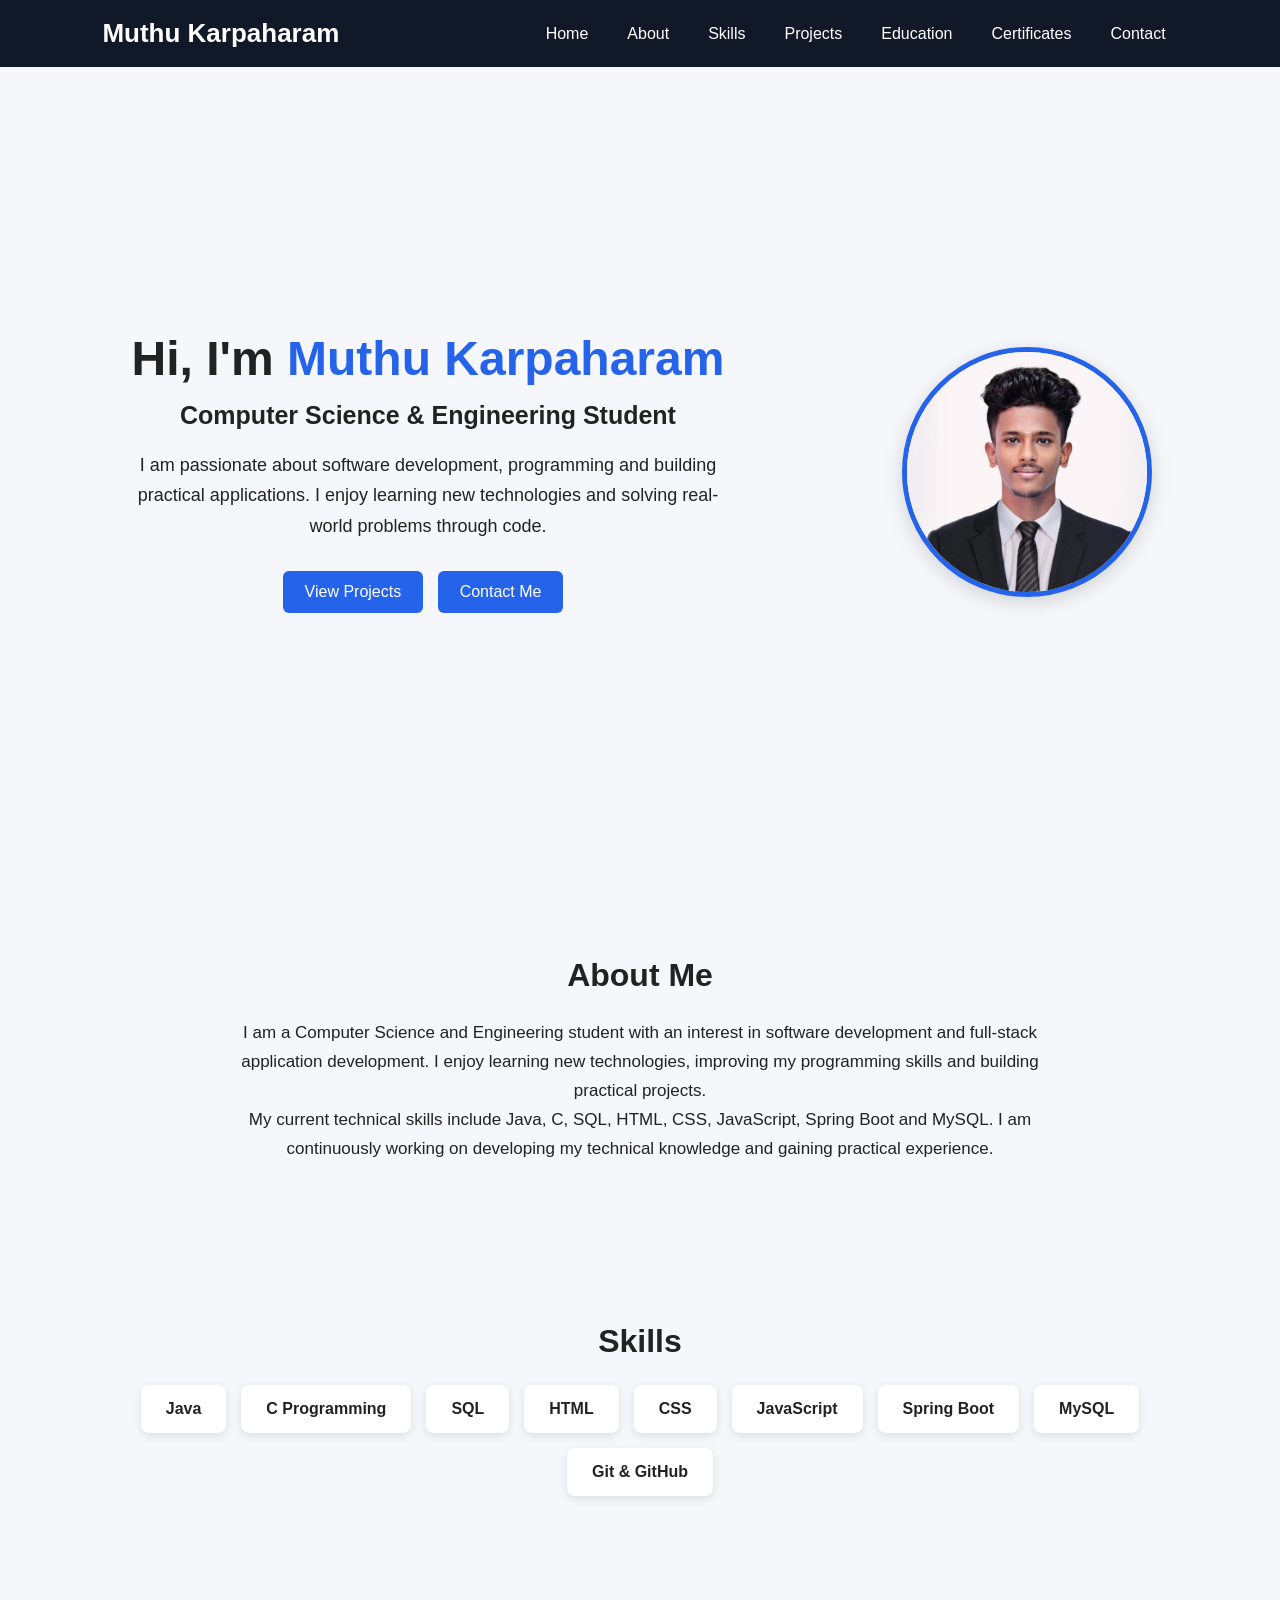
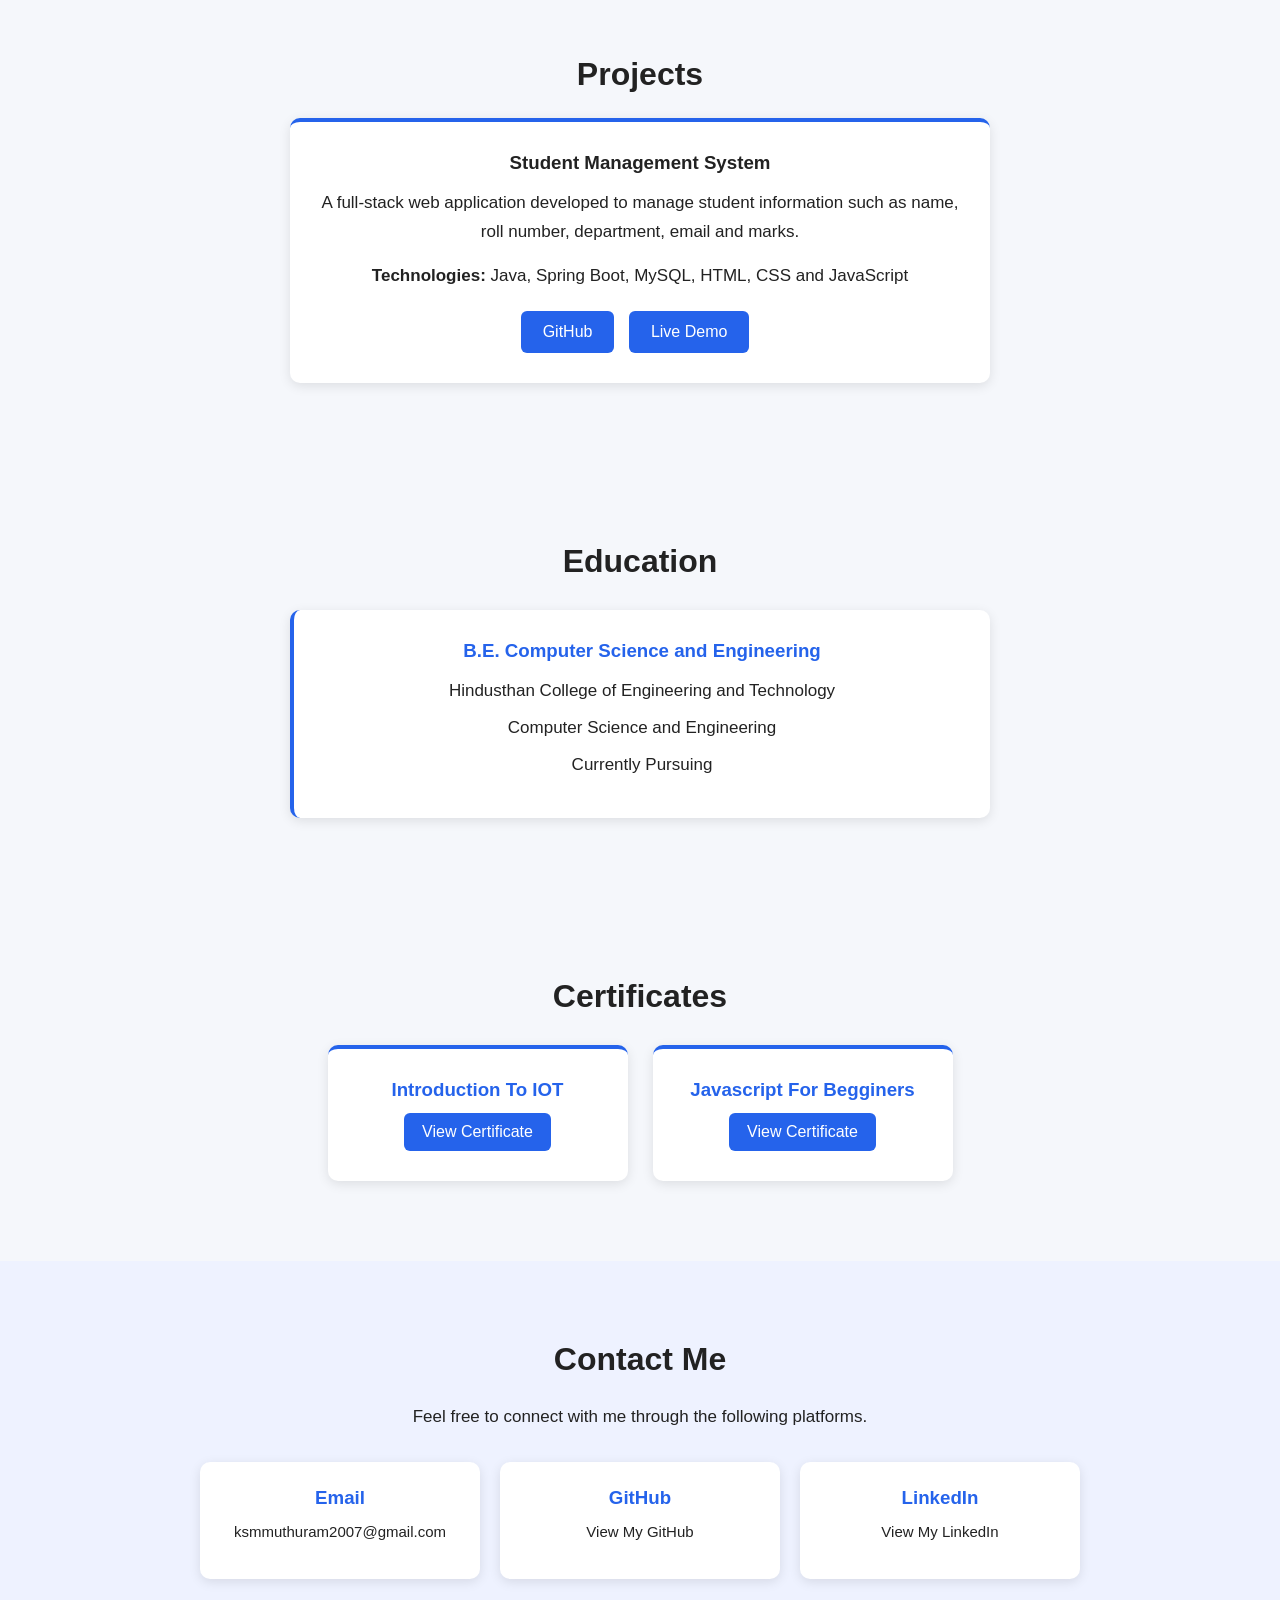
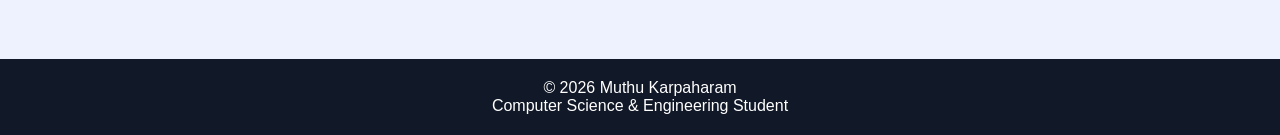
==== index.html @ 527ab533 "Add portfolio website" ====
<!DOCTYPE html>
<html lang="en">
<head>
    <meta charset="UTF-8">
    <meta name="viewport" content="width=device-width, initial-scale=1.0">
    <title>Muthu Karpaharam | Portfolio</title>
    <link rel="stylesheet" href="./style.css">
</head>

<body>

    <header>
        <nav>
            <h2>Muthu Karpaharam</h2>

            <ul>
                <li><a href="#home">Home</a></li>
                <li><a href="#about">About</a></li>
                <li><a href="#skills">Skills</a></li>
                <li><a href="#projects">Projects</a></li>
                <li><a href="#education">Education</a></li>
                <li><a href="#certificates">Certificates</a></li>
                <li><a href="#contact">Contact</a></li>
            </ul>
        </nav>
    </header>

    <section id="home" class="home">

        <div class="home-text">

            <h1>
                Hi, I'm <span>Muthu Karpaharam</span>
            </h1>

            <h2>
                Computer Science & Engineering Student
            </h2>

            <p>
                I am passionate about software development, programming
                and building practical applications. I enjoy learning
                new technologies and solving real-world problems through code.
            </p>

            <div class="buttons">
                <a href="#projects">View Projects</a>
                <a href="#contact">Contact Me</a>
            </div>

        </div>

        <div class="home-image">
            <img src="images/profile.jpeg" alt="Muthu Karpaharam">
        </div>

    </section>

    <section id="about">

    <h2>About Me</h2>

    <p>
        I am a Computer Science and Engineering student with an interest
        in software development and full-stack application development.
        I enjoy learning new technologies, improving my programming skills
        and building practical projects.
    </p>

    <p>
        My current technical skills include Java, C, SQL, HTML, CSS,
        JavaScript, Spring Boot and MySQL. I am continuously working on
        developing my technical knowledge and gaining practical experience.
    </p>

</section>
    <section id="skills">

        <h2>Skills</h2>

        <div class="skills-container">
    <div>Java</div>
    <div>C Programming</div>
    <div>SQL</div>
    <div>HTML</div>
    <div>CSS</div>
    <div>JavaScript</div>
    <div>Spring Boot</div>
    <div>MySQL</div>
    <div>Git & GitHub</div>
</div>
    </section>

    <section id="projects">

    <h2>Projects</h2>

    <div class="project-container">

        <div class="project-card">

            <h3>Student Management System</h3>

            <p>
                A full-stack web application developed to manage student
                information such as name, roll number, department, email
                and marks.
            </p>

            <p>
                <strong>Technologies:</strong>
                Java, Spring Boot, MySQL, HTML, CSS and JavaScript
            </p>

            <div class="buttons">

                <a href="https://github.com/muthuram1819-png/student-management-system.git"
                   target="_blank">
                    GitHub
                </a>

                <a href="https://student-management-production-7352.up.railway.app"
                   target="_blank">
                    Live Demo
                </a>

            </div>

        </div>

    </div>

</section>

    <section id="education">

    <h2>Education</h2>

    <div class="education-card">

        <h3>B.E. Computer Science and Engineering</h3>

        <p>
            Hindusthan College of Engineering and Technology
        </p>

        <p>
            Computer Science and Engineering
        </p>

        <p>
            Currently Pursuing
        </p>

    </div>

</section>
    <section id="certificates">

    <h2>Certificates</h2>

    <div class="certificate-container">

        <div class="certificate-card">
            <h3>Introduction To IOT</h3>
            <a href="images/certificate1.jpeg" target="_blank">
                View Certificate
            </a>
        </div>

        <div class="certificate-card">
            <h3>Javascript For Begginers</h3>
            <a href="images/certificate2.jpeg" target="_blank">
                View Certificate
            </a>
        </div>

    </div>

</section>

    <section id="contact">

    <h2>Contact Me</h2>

    <p>Feel free to connect with me through the following platforms.</p>

    <div class="contact-container">

        <a href="mailto:ksmmuthuram2007@gmail.com" class="contact-card">
            <h3>Email</h3>
            <p>ksmmuthuram2007@gmail.com</p>
        </a>

        <a href="https://github.com/muthuram1819-png"
           target="_blank"
           class="contact-card">
            <h3>GitHub</h3>
            <p>View My GitHub</p>
        </a>

        <a href="https://www.linkedin.com/in/muthu-karpaharam-a-031a71425"
           target="_blank"
           class="contact-card">
            <h3>LinkedIn</h3>
            <p>View My LinkedIn</p>
        </a>

    </div>

</section>
    <footer>

    <p>© 2026 Muthu Karpaharam</p>

    <p>Computer Science & Engineering Student</p>

</footer>

    <script src="script.js"></script>

</body>
</html>
---- style.css ----
* {
    margin: 0;
    padding: 0;
    box-sizing: border-box;
    scroll-behavior: smooth;
}

body {
    font-family: Arial, sans-serif;
    background: #f5f7fb;
    color: #222;
}

header {
    background: #111827;
    padding: 18px 8%;
    position: sticky;
    top: 0;
    z-index: 1000;
}

nav {
    display: flex;
    justify-content: space-between;
    align-items: center;
}

nav h2 {
    color: white;
    font-size: 26px;
}

nav ul {
    display: flex;
    list-style: none;
    gap: 15px;
}

nav ul li a {
    color: white;
    text-decoration: none;
    font-size: 16px;
    padding: 8px 12px;
    border-radius: 6px;
    transition: 0.3s ease;
}

nav ul li a:hover {
    color: #60a5fa;
    background: rgba(96, 165, 250, 0.15);
}

nav ul li a.active {
    color: white;
    background: #2563eb;
}

.home {
    min-height: 90vh;
    display: flex;
    justify-content: space-between;
    align-items: center;
    padding: 60px 10%;
}

.home-text {
    max-width: 600px;
}

.home-text h1 {
    font-size: 48px;
    margin-bottom: 15px;
}

.home-text h1 span {
    color: #2563eb;
}

.home-text h2 {
    font-size: 25px;
    margin-bottom: 20px;
}

.home-text p {
    font-size: 18px;
    line-height: 1.7;
    margin-bottom: 30px;
}

.buttons a {
    display: inline-block;
    padding: 12px 22px;
    margin-right: 10px;
    background: #2563eb;
    color: white;
    text-decoration: none;
    border-radius: 6px;
    transition: 0.3s ease;
}

.buttons a:hover {
    background: #1d4ed8;
    transform: translateY(-2px);
}

.home-image {
    display: flex;
    justify-content: center;
    align-items: center;
}

.home-image img {
    width: 250px;
    height: 250px;
    object-fit: cover;
    border-radius: 50%;
    border: 5px solid #2563eb;
    box-shadow: 0 5px 20px rgba(0, 0, 0, 0.15);
}

section {
    padding: 80px 10%;
    text-align: center;
}

section h2 {
    font-size: 32px;
    margin-bottom: 25px;
}

section p {
    max-width: 800px;
    margin: auto;
    line-height: 1.7;
    font-size: 17px;
}

.skills-container {
    display: flex;
    justify-content: center;
    flex-wrap: wrap;
    gap: 15px;
}

.skills-container div {
    background: white;
    padding: 15px 25px;
    border-radius: 8px;
    box-shadow: 0 3px 10px rgba(0, 0, 0, 0.1);
    font-weight: bold;
    transition: 0.3s ease;
}

.skills-container div:hover {
    transform: translateY(-5px);
}

.project-card,
.education-card {
    background: white;
    max-width: 700px;
    margin: auto;
    padding: 30px;
    border-radius: 10px;
    box-shadow: 0 3px 12px rgba(0, 0, 0, 0.1);
}

.project-card h3,
.education-card h3 {
    margin-bottom: 15px;
}

.project-card {
    transition: 0.3s;
    border-top: 4px solid #2563eb;
}

.project-card:hover {
    transform: translateY(-8px);
}

.project-card p {
    margin-bottom: 15px;
}

.project-card .buttons {
    margin-top: 20px;
}

.education-card {
    background: white;
    max-width: 700px;
    margin: 30px auto 0;
    padding: 30px;
    border-radius: 10px;
    border-left: 4px solid #2563eb;
    box-shadow: 0 3px 12px rgba(0, 0, 0, 0.1);
    transition: 0.3s ease;
}

.education-card:hover {
    transform: translateY(-6px);
    box-shadow: 0 8px 20px rgba(0, 0, 0, 0.15);
}

.education-card h3 {
    color: #2563eb;
    margin-bottom: 15px;
}

.education-card p {
    margin-bottom: 8px;
}

#certificates {
    background: #f5f7fb;
}

.certificate-container {
    display: flex;
    justify-content: center;
    flex-wrap: wrap;
    gap: 25px;
    margin-top: 30px;
}

.certificate-card {
    background: white;
    width: 300px;
    padding: 30px;
    border-radius: 10px;
    border-top: 4px solid #2563eb;
    box-shadow: 0 3px 12px rgba(0, 0, 0, 0.1);
    transition: 0.3s ease;
}

.certificate-card:hover {
    transform: translateY(-7px);
    box-shadow: 0 8px 20px rgba(0, 0, 0, 0.15);
}

.certificate-card h3 {
    color: #2563eb;
    margin-bottom: 12px;
}

.certificate-card p {
    font-size: 15px;
    margin-bottom: 20px;
}

.certificate-card a {
    display: inline-block;
    padding: 10px 18px;
    background: #2563eb;
    color: white;
    text-decoration: none;
    border-radius: 6px;
    transition: 0.3s ease;
}

.certificate-card a:hover {
    background: #1d4ed8;
    transform: translateY(-2px);
}
#contact {
    background: #eef2ff;
}

#contact p {
    margin-bottom: 10px;
}

.contact-container {
    display: flex;
    justify-content: center;
    flex-wrap: wrap;
    gap: 20px;
    margin-top: 30px;
}

.contact-card {
    background: white;
    width: 280px;
    padding: 25px;
    border-radius: 10px;
    text-decoration: none;
    color: #222;
    box-shadow: 0 3px 12px rgba(0, 0, 0, 0.1);
    transition: 0.3s;
}

.contact-card h3 {
    color: #2563eb;
    margin-bottom: 10px;
}

.contact-card p {
    font-size: 15px;
}

.contact-card:hover {
    transform: translateY(-6px);
}

footer {
    background: #111827;
    color: white;
    text-align: center;
    padding: 20px;
}

@media (max-width: 768px) {

    header {
        padding: 15px 5%;
    }

    nav {
        flex-direction: column;
        gap: 15px;
    }

    nav h2 {
        font-size: 22px;
        text-align: center;
    }

    nav ul {
        display: flex;
        flex-wrap: wrap;
        justify-content: center;
        gap: 6px;
    }

    nav ul li a {
        font-size: 14px;
        padding: 7px 9px;
    }

    .home {
        min-height: auto;
        flex-direction: column-reverse;
        text-align: center;
        gap: 35px;
        padding: 60px 6%;
    }

    .home-text {
        max-width: 100%;
    }

    .home-text h1 {
        font-size: 34px;
        line-height: 1.3;
    }

    .home-text h2 {
        font-size: 21px;
        line-height: 1.4;
    }

    .home-text p {
        font-size: 16px;
        line-height: 1.6;
    }

    .home-image img {
        width: 190px;
        height: 190px;
    }

    .buttons {
        display: flex;
        flex-wrap: wrap;
        justify-content: center;
        gap: 10px;
    }

    .buttons a {
        margin-right: 0;
        padding: 10px 16px;
        font-size: 14px;
    }

    section {
        padding: 60px 6%;
    }

    section h2 {
        font-size: 28px;
    }

    section p {
        font-size: 16px;
    }

    .skills-container {
    display: flex;
    justify-content: center;
    flex-wrap: wrap;
    gap: 15px;
    margin-top: 25px;
}

.skills-container div {
    background: white;
    padding: 15px 25px;
    border-radius: 8px;
    box-shadow: 0 3px 10px rgba(0, 0, 0, 0.1);
    font-weight: bold;
    transition: 0.3s ease;
    border-bottom: 3px solid #2563eb;
}

.skills-container div:hover {
    transform: translateY(-5px);
    box-shadow: 0 6px 15px rgba(0, 0, 0, 0.15);
}

   .project-container {
    display: flex;
    justify-content: center;
    flex-wrap: wrap;
    gap: 25px;
    margin-top: 30px;
}

.project-card {
    background: white;
    width: 100%;
    max-width: 700px;
    padding: 30px;
    border-radius: 10px;
    border-top: 4px solid #2563eb;
    box-shadow: 0 3px 12px rgba(0, 0, 0, 0.1);
    transition: 0.3s ease;
}

.project-card:hover {
    transform: translateY(-8px);
    box-shadow: 0 8px 20px rgba(0, 0, 0, 0.15);
}

.project-card h3 {
    margin-bottom: 15px;
    color: #2563eb;
}

.project-card p {
    margin-bottom: 15px;
}

    .certificate-container {
        flex-direction: column;
        align-items: center;
    }

    .certificate-card {
        width: 100%;
        max-width: 350px;
    }

    .contact-container {
        flex-direction: column;
        align-items: center;
    }

    .contact-card {
        width: 100%;
        max-width: 350px;
    }

    footer {
    background: #111827;
    color: white;
    text-align: center;
    padding: 25px 10px;
}

footer p {
    margin: 5px 0;
    font-size: 14px;
}
    .certificate-container {
    flex-direction: column;
    align-items: center;
}

.certificate-card {
    width: 100%;
    max-width: 350px;
}
}

section {
    animation: fadeUp 0.8s ease;
}

@keyframes fadeUp {
    from {
        opacity: 0;
        transform: translateY(25px);
    }

    to {
        opacity: 1;
        transform: translateY(0);
    }
}
section {
    scroll-margin-top: 90px;
}

@media (max-width: 768px) {
    section {
        scroll-margin-top: 140px;
    }
}
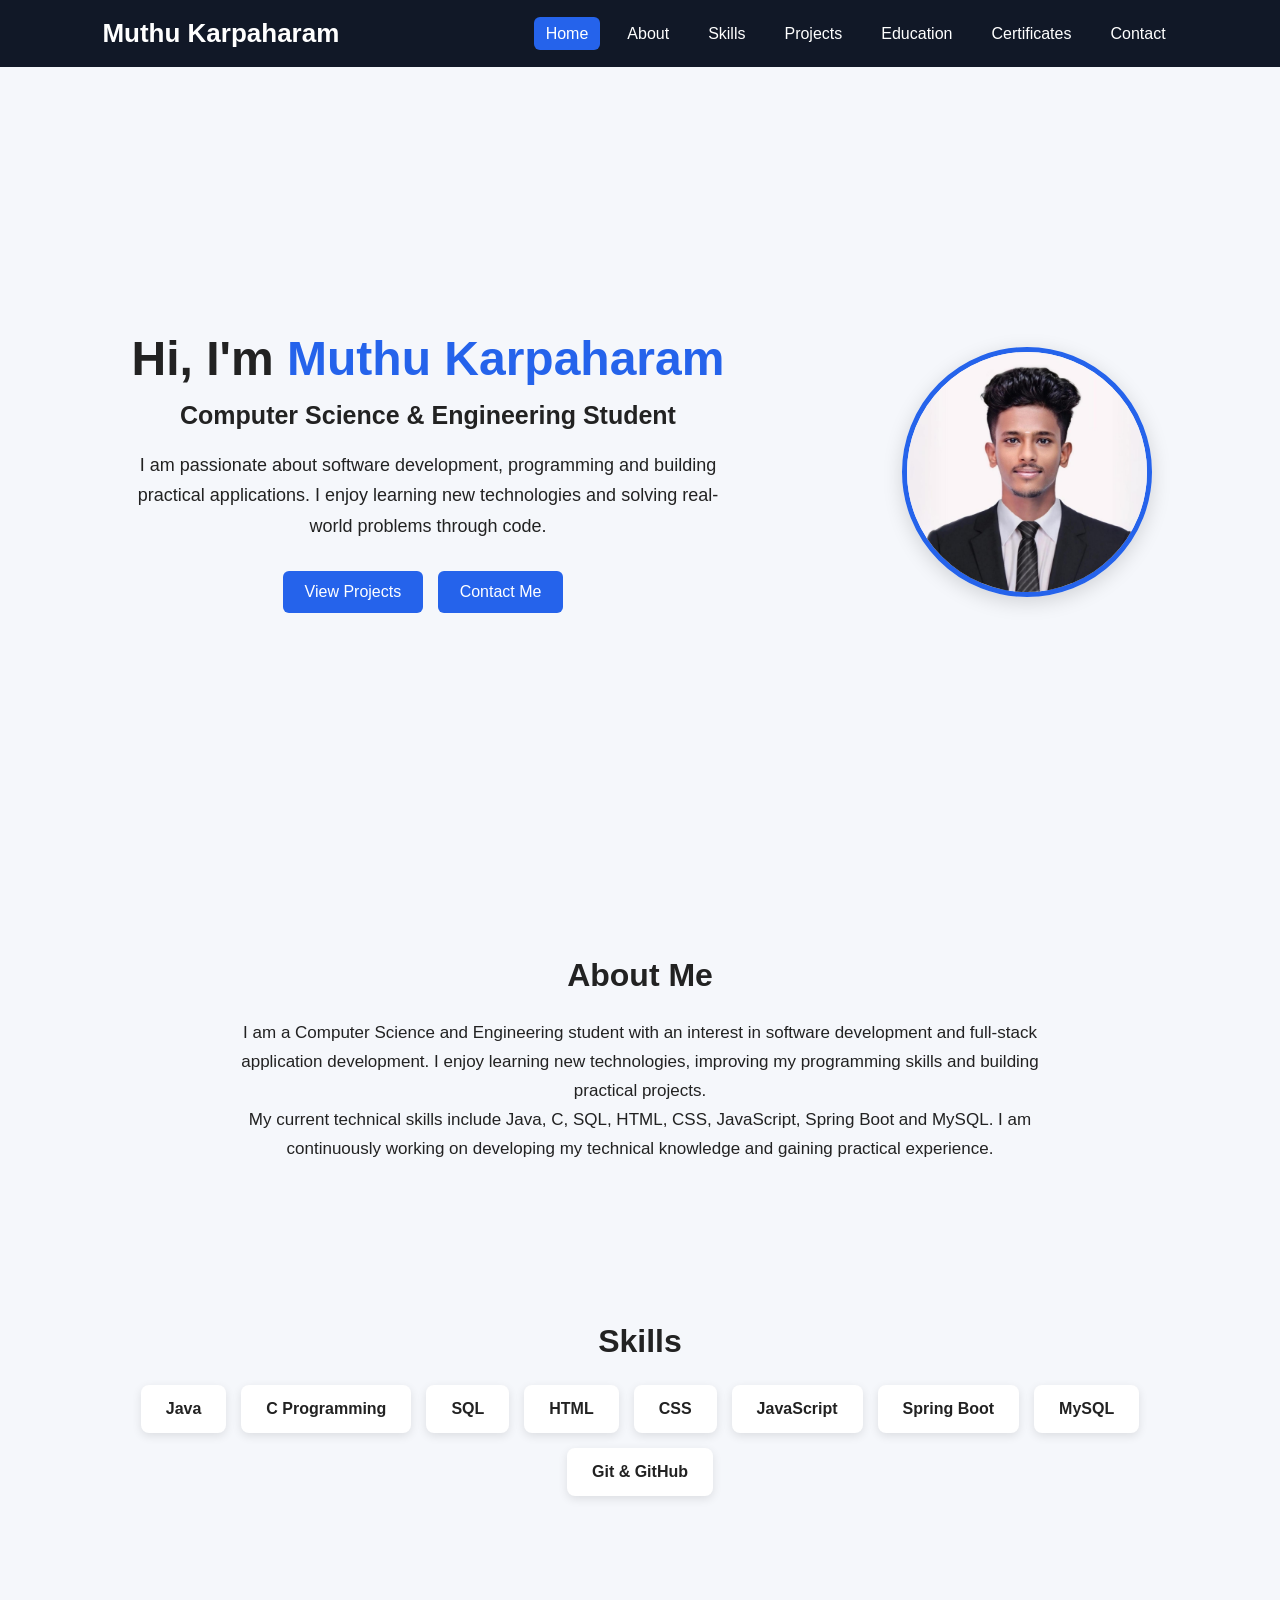
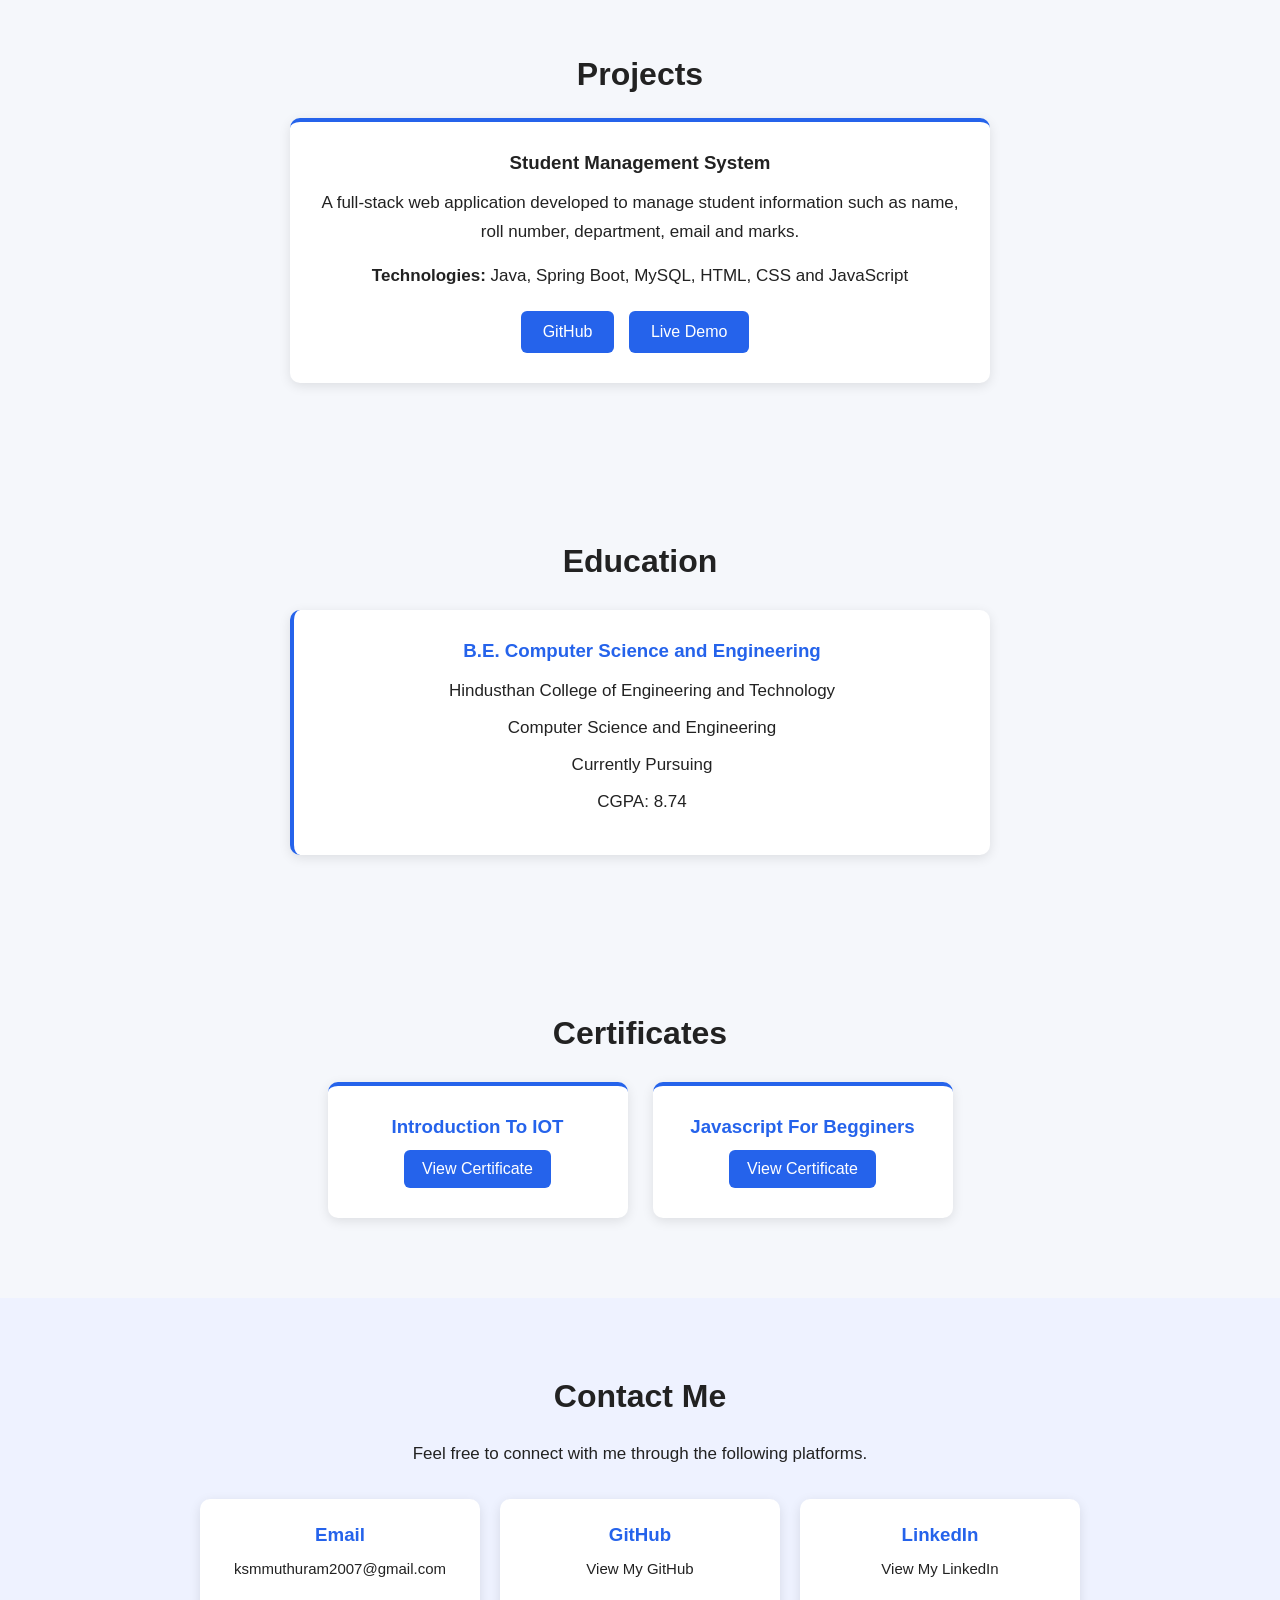
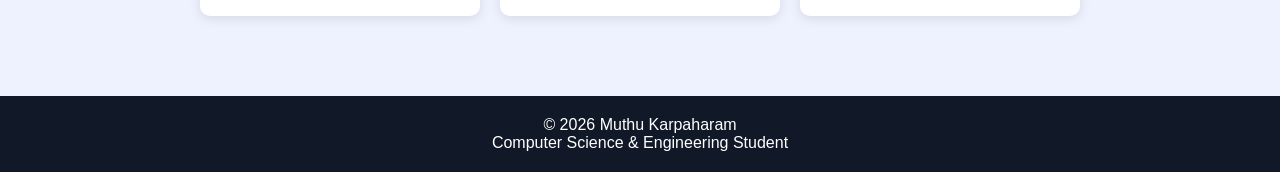
==== commit 93fa664b: "add cgpa" ====
--- a/index.html
+++ b/index.html
@@ -151,6 +151,9 @@
         <p>
             Currently Pursuing
         </p>
+        <p>
+    CGPA: 8.74
+</p>
 
     </div>
 
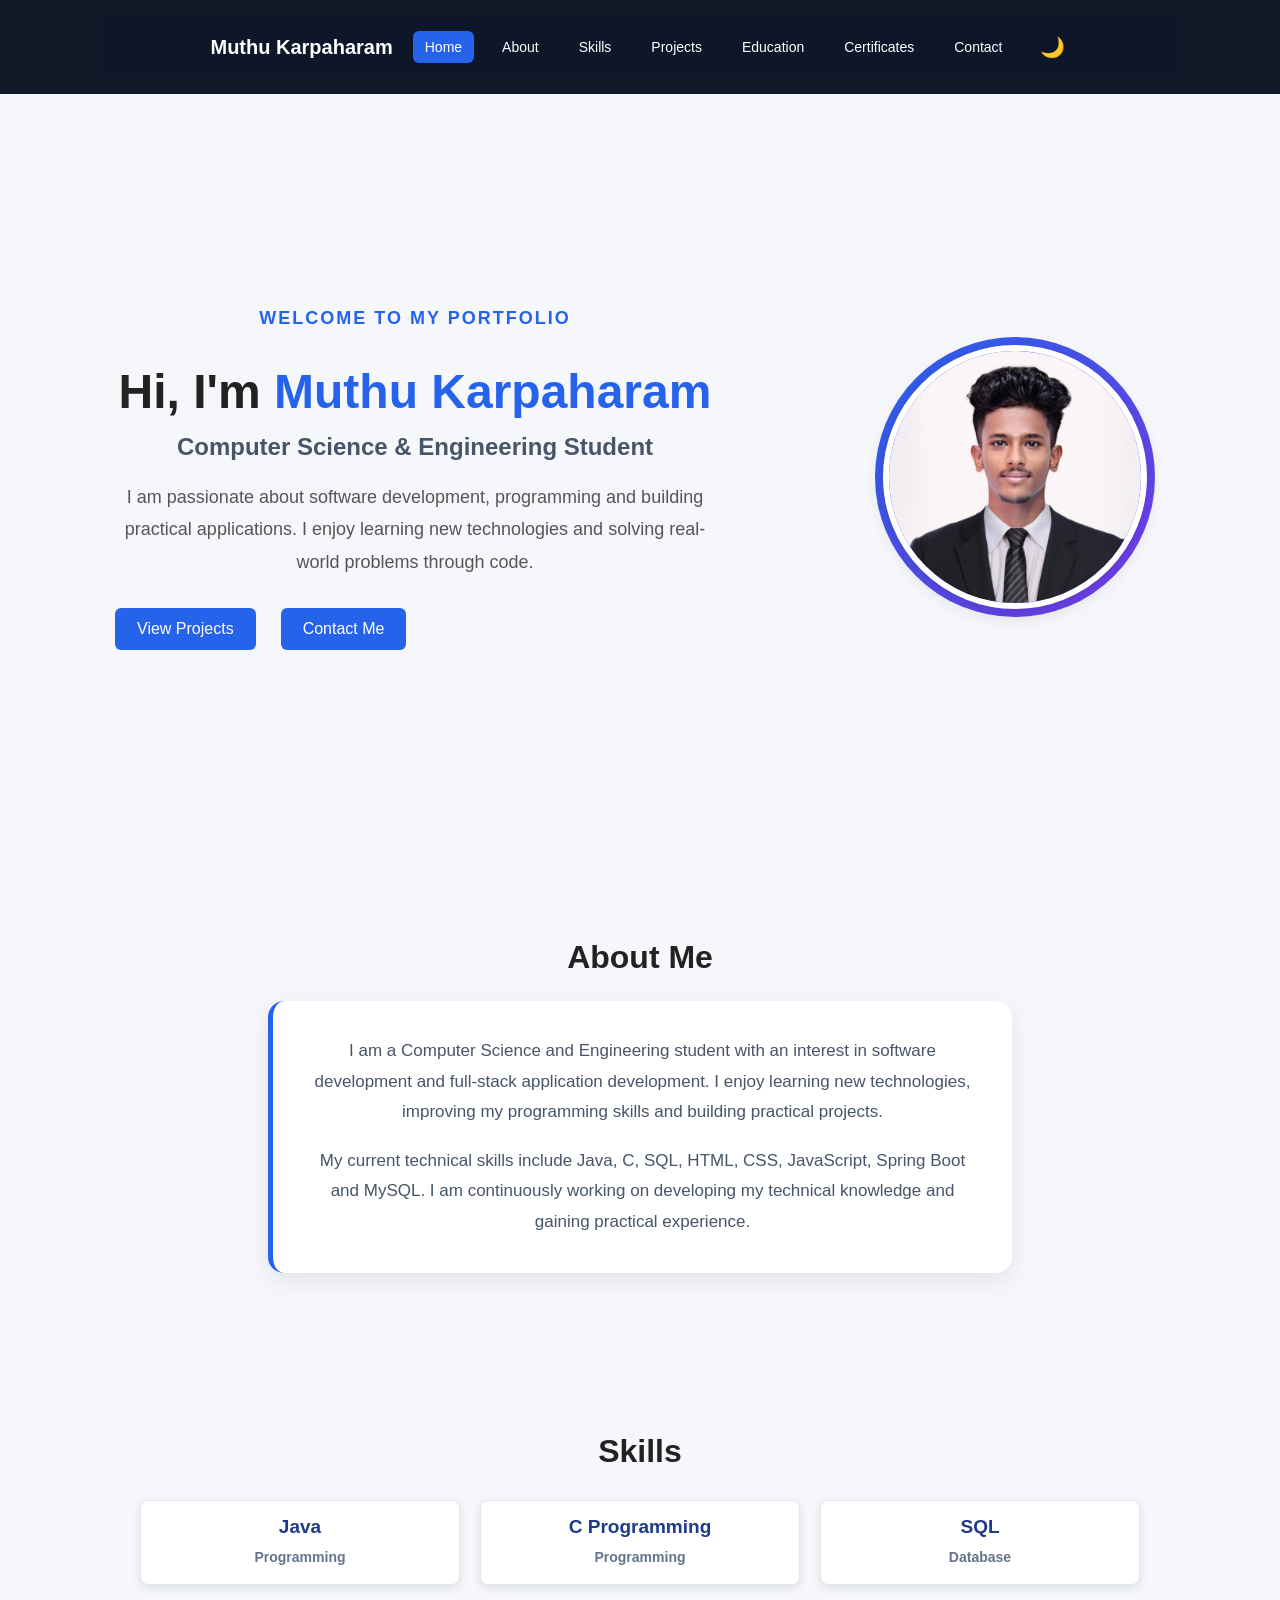
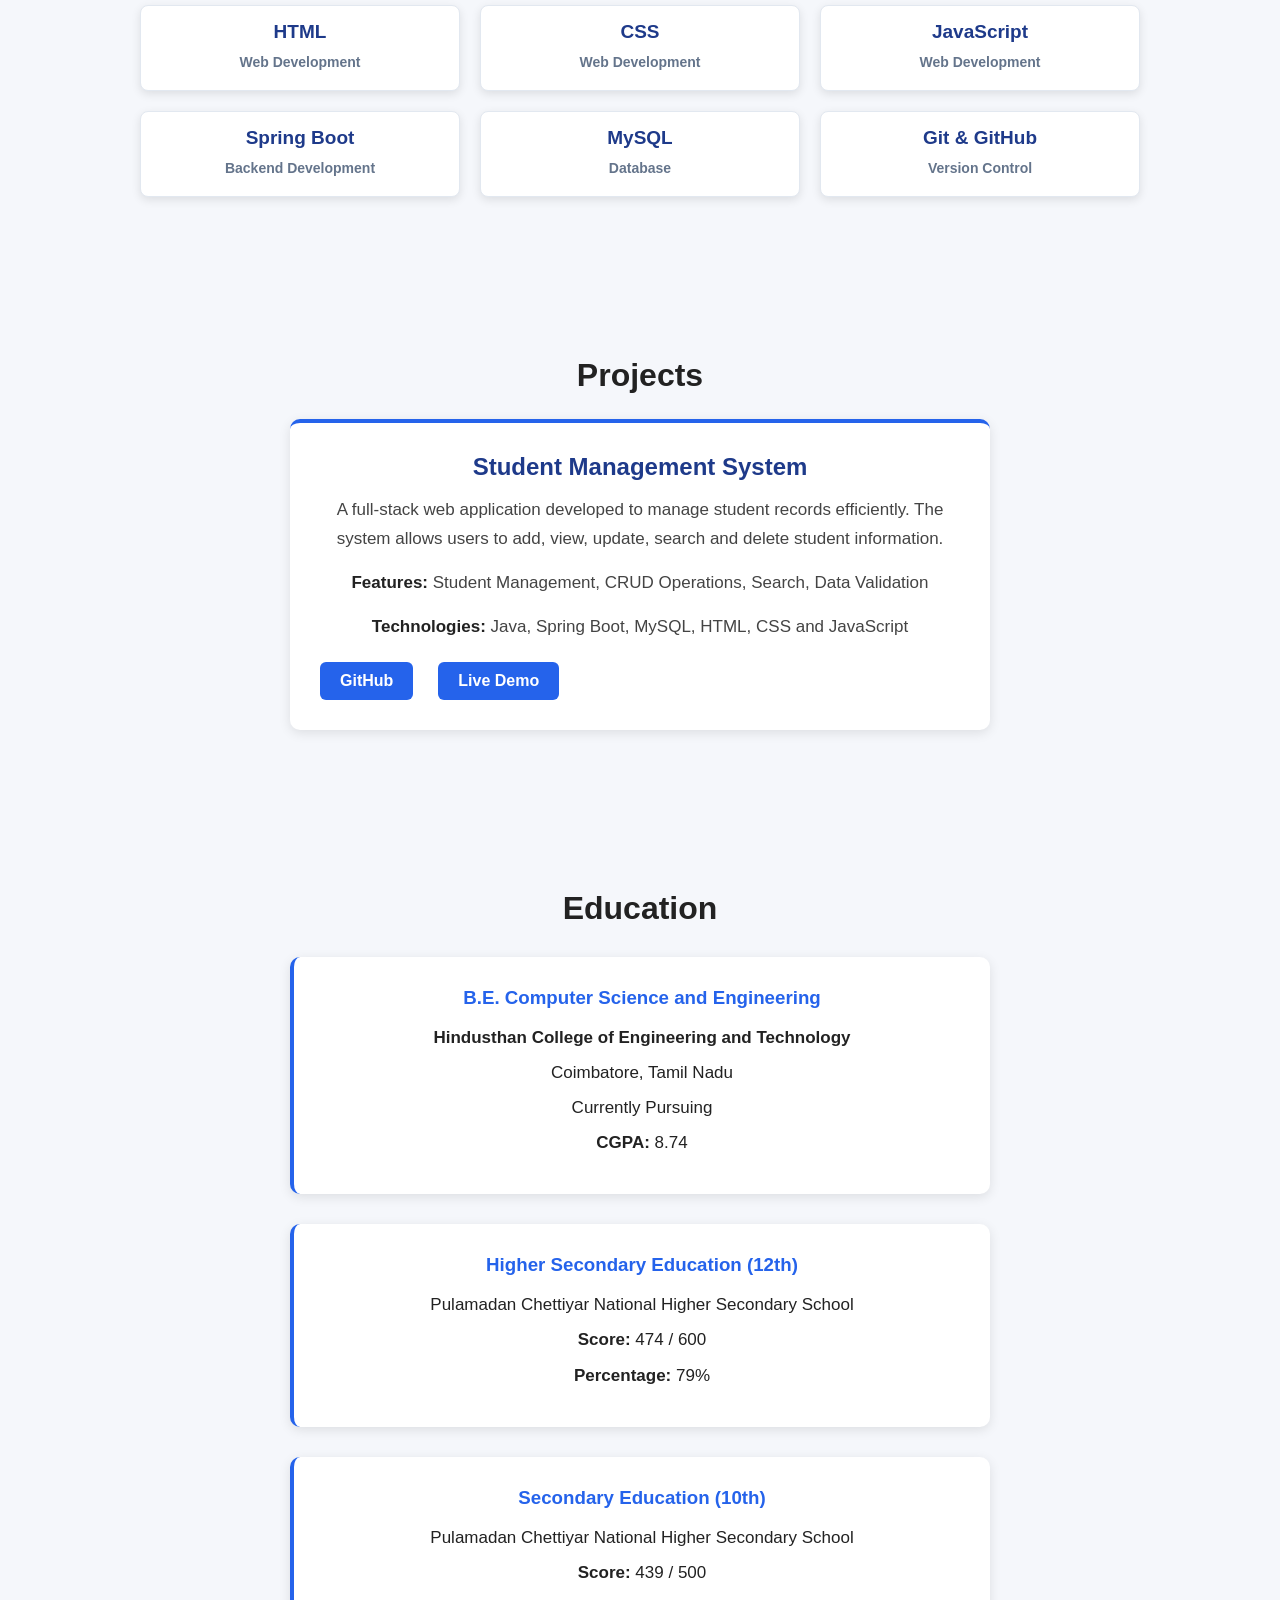
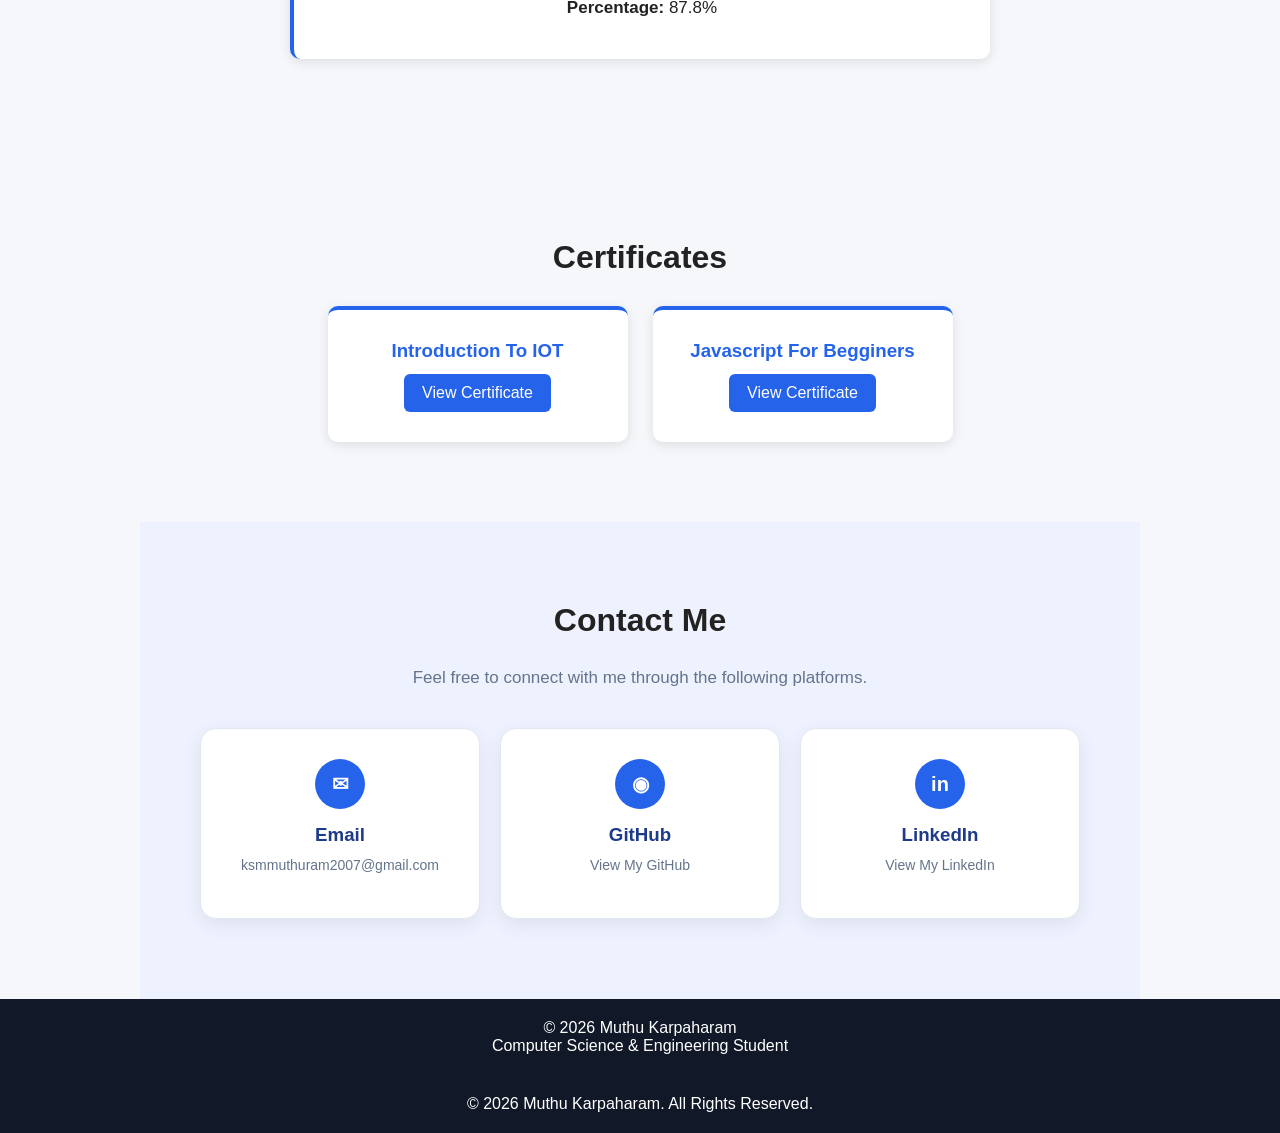
==== commit 55bd7ae6: "Upgrade portfolio interface and dark mode" ====
--- a/index.html
+++ b/index.html
@@ -11,86 +11,140 @@
 
     <header>
         <nav>
-            <h2>Muthu Karpaharam</h2>
-
-            <ul>
-                <li><a href="#home">Home</a></li>
-                <li><a href="#about">About</a></li>
-                <li><a href="#skills">Skills</a></li>
-                <li><a href="#projects">Projects</a></li>
-                <li><a href="#education">Education</a></li>
-                <li><a href="#certificates">Certificates</a></li>
-                <li><a href="#contact">Contact</a></li>
-            </ul>
-        </nav>
+
+    <div class="nav-container">
+
+        <h2 class="logo">Muthu Karpaharam</h2>
+
+        <ul class="nav-links">
+            <li><a href="#home">Home</a></li>
+            <li><a href="#about">About</a></li>
+            <li><a href="#skills">Skills</a></li>
+            <li><a href="#projects">Projects</a></li>
+            <li><a href="#education">Education</a></li>
+            <li><a href="#certificates">Certificates</a></li>
+            <li><a href="#contact">Contact</a></li>
+        </ul>
+        <button id="theme-toggle" class="theme-toggle">🌙</button>
+
+    </div>
+
+</nav>
     </header>
 
     <section id="home" class="home">
 
-        <div class="home-text">
-
-            <h1>
-                Hi, I'm <span>Muthu Karpaharam</span>
-            </h1>
-
-            <h2>
-                Computer Science & Engineering Student
-            </h2>
-
-            <p>
-                I am passionate about software development, programming
-                and building practical applications. I enjoy learning
-                new technologies and solving real-world problems through code.
-            </p>
-
-            <div class="buttons">
-                <a href="#projects">View Projects</a>
-                <a href="#contact">Contact Me</a>
-            </div>
-
-        </div>
-
-        <div class="home-image">
+    <div class="home-text">
+
+        <p class="welcome">WELCOME TO MY PORTFOLIO</p>
+
+        <h1>
+            Hi, I'm <span>Muthu Karpaharam</span>
+        </h1>
+
+        <h2>
+            Computer Science & Engineering Student
+        </h2>
+
+        <p class="intro">
+            I am passionate about software development, programming
+            and building practical applications. I enjoy learning
+            new technologies and solving real-world problems through code.
+        </p>
+
+        <div class="buttons">
+            <a href="#projects">View Projects</a>
+            <a href="#contact">Contact Me</a>
+        </div>
+
+    </div>
+
+    <div class="home-image">
+
+        <div class="image-frame">
             <img src="images/profile.jpeg" alt="Muthu Karpaharam">
         </div>
 
-    </section>
+    </div>
+
+</section>
 
     <section id="about">
 
     <h2>About Me</h2>
 
-    <p>
-        I am a Computer Science and Engineering student with an interest
-        in software development and full-stack application development.
-        I enjoy learning new technologies, improving my programming skills
-        and building practical projects.
-    </p>
-
-    <p>
-        My current technical skills include Java, C, SQL, HTML, CSS,
-        JavaScript, Spring Boot and MySQL. I am continuously working on
-        developing my technical knowledge and gaining practical experience.
-    </p>
+    <div class="about-card">
+
+        <p>
+            I am a Computer Science and Engineering student with an interest
+            in software development and full-stack application development.
+            I enjoy learning new technologies, improving my programming skills
+            and building practical projects.
+        </p>
+
+        <p>
+            My current technical skills include Java, C, SQL, HTML, CSS,
+            JavaScript, Spring Boot and MySQL. I am continuously working on
+            developing my technical knowledge and gaining practical experience.
+        </p>
+
+    </div>
 
 </section>
     <section id="skills">
 
-        <h2>Skills</h2>
-
-        <div class="skills-container">
-    <div>Java</div>
-    <div>C Programming</div>
-    <div>SQL</div>
-    <div>HTML</div>
-    <div>CSS</div>
-    <div>JavaScript</div>
-    <div>Spring Boot</div>
-    <div>MySQL</div>
-    <div>Git & GitHub</div>
-</div>
-    </section>
-
+    <h2>Skills</h2>
+
+    <div class="skills-container">
+
+        <div class="skill-card">
+            <h3>Java</h3>
+            <p>Programming</p>
+        </div>
+
+        <div class="skill-card">
+            <h3>C Programming</h3>
+            <p>Programming</p>
+        </div>
+
+        <div class="skill-card">
+            <h3>SQL</h3>
+            <p>Database</p>
+        </div>
+
+        <div class="skill-card">
+            <h3>HTML</h3>
+            <p>Web Development</p>
+        </div>
+
+        <div class="skill-card">
+            <h3>CSS</h3>
+            <p>Web Development</p>
+        </div>
+
+        <div class="skill-card">
+            <h3>JavaScript</h3>
+            <p>Web Development</p>
+        </div>
+
+        <div class="skill-card">
+            <h3>Spring Boot</h3>
+            <p>Backend Development</p>
+        </div>
+
+        <div class="skill-card">
+            <h3>MySQL</h3>
+            <p>Database</p>
+        </div>
+
+        <div class="skill-card">
+            <h3>Git & GitHub</h3>
+            <p>Version Control</p>
+        </div>
+
+    </div>
+
+</section>
     <section id="projects">
 
     <h2>Projects</h2>
@@ -103,8 +157,13 @@
 
             <p>
                 A full-stack web application developed to manage student
-                information such as name, roll number, department, email
-                and marks.
+                records efficiently. The system allows users to add, view,
+                update, search and delete student information.
+            </p>
+
+            <p>
+                <strong>Features:</strong>
+                Student Management, CRUD Operations, Search, Data Validation
             </p>
 
             <p>
@@ -114,7 +173,7 @@
 
             <div class="buttons">
 
-                <a href="https://github.com/muthuram1819-png/student-management-system.git"
+                <a href="https://github.com/muthuram1819-png/student-management"
                    target="_blank">
                     GitHub
                 </a>
@@ -127,6 +186,7 @@
             </div>
 
         </div>
+        
 
     </div>
 
@@ -141,21 +201,57 @@
         <h3>B.E. Computer Science and Engineering</h3>
 
         <p>
-            Hindusthan College of Engineering and Technology
-        </p>
-
-        <p>
-            Computer Science and Engineering
+            <strong>Hindusthan College of Engineering and Technology</strong>
+        </p>
+
+        <p>
+            Coimbatore, Tamil Nadu
         </p>
 
         <p>
             Currently Pursuing
         </p>
-        <p>
-    CGPA: 8.74
-</p>
-
-    </div>
+
+        <p>
+            <strong>CGPA:</strong> 8.74
+        </p>
+
+    </div>
+    <div class="education-card">
+
+    <h3>Higher Secondary Education (12th)</h3>
+
+    <p>
+        Pulamadan Chettiyar National Higher Secondary School
+    </p>
+
+    <p>
+        <strong>Score:</strong> 474 / 600
+    </p>
+
+    <p>
+        <strong>Percentage:</strong> 79%
+    </p>
+
+</div>
+
+<div class="education-card">
+
+    <h3>Secondary Education (10th)</h3>
+
+    <p>
+        Pulamadan Chettiyar National Higher Secondary School
+    </p>
+
+    <p>
+        <strong>Score:</strong> 439 / 500
+    </p>
+
+    <p>
+        <strong>Percentage:</strong> 87.8%
+    </p>
+
+</div>
 
 </section>
     <section id="certificates">
@@ -186,11 +282,14 @@
 
     <h2>Contact Me</h2>
 
-    <p>Feel free to connect with me through the following platforms.</p>
+    <p class="contact-intro">
+        Feel free to connect with me through the following platforms.
+    </p>
 
     <div class="contact-container">
 
         <a href="mailto:ksmmuthuram2007@gmail.com" class="contact-card">
+            <div class="contact-icon">✉</div>
             <h3>Email</h3>
             <p>ksmmuthuram2007@gmail.com</p>
         </a>
@@ -198,6 +297,7 @@
         <a href="https://github.com/muthuram1819-png"
            target="_blank"
            class="contact-card">
+            <div class="contact-icon">◉</div>
             <h3>GitHub</h3>
             <p>View My GitHub</p>
         </a>
@@ -205,6 +305,7 @@
         <a href="https://www.linkedin.com/in/muthu-karpaharam-a-031a71425"
            target="_blank"
            class="contact-card">
+            <div class="contact-icon">in</div>
             <h3>LinkedIn</h3>
             <p>View My LinkedIn</p>
         </a>
@@ -221,6 +322,13 @@
 </footer>
 
     <script src="script.js"></script>
+    <footer>
+
+    <p>
+        © 2026 Muthu Karpaharam. All Rights Reserved.
+    </p>
+
+</footer>
 
 </body>
 </html>
--- a/style.css
+++ b/style.css
@@ -185,6 +185,39 @@
 
 .project-card .buttons {
     margin-top: 20px;
+}
+
+.project-card h3 {
+    color: #1e3a8a;
+    font-size: 24px;
+}
+
+.project-card p {
+    line-height: 1.7;
+    color: #444;
+}
+
+.project-card strong {
+    color: #222;
+}
+
+.project-card .buttons {
+    display: flex;
+    gap: 15px;
+    flex-wrap: wrap;
+}
+
+.project-card .buttons a {
+    display: inline-block;
+    padding: 10px 20px;
+    border-radius: 6px;
+    text-decoration: none;
+    font-weight: bold;
+    transition: 0.3s;
+}
+
+.project-card .buttons a:hover {
+    transform: translateY(-2px);
 }
 
 .education-card {
@@ -211,6 +244,17 @@
 .education-card p {
     margin-bottom: 8px;
 }
+.education-card {
+    margin-bottom: 20px;
+}
+
+.education-card p {
+    line-height: 1.6;
+}
+
+.education-card strong {
+    color: #222;
+}
 
 #certificates {
     background: #f5f7fb;
@@ -516,4 +560,551 @@
     section {
         scroll-margin-top: 140px;
     }
+}
+
+@media (max-width: 600px) {
+
+    .project-card {
+        margin: 10px;
+        padding: 20px;
+    }
+
+    .project-card h3 {
+        font-size: 20px;
+    }
+
+    .project-card .buttons {
+        flex-direction: column;
+    }
+
+    .project-card .buttons a {
+        text-align: center;
+        width: 100%;
+    }
+
+}
+
+nav {
+    position: sticky;
+    top: 0;
+    z-index: 1000;
+    background: rgba(15, 23, 42, 0.96);
+    backdrop-filter: blur(10px);
+    padding: 12px 0;
+}
+
+.nav-container {
+    max-width: 1200px;
+    margin: auto;
+    padding: 0 18px;
+
+    display: flex;
+    align-items: center;
+    justify-content: space-between;
+    gap: 20px;
+}
+
+.logo {
+    color: white;
+    font-size: 20px;
+    font-weight: 700;
+    white-space: nowrap;
+}
+
+.nav-links {
+    display: flex;
+    align-items: center;
+    gap: 16px;
+    list-style: none;
+}
+
+.nav-links a {
+    color: white;
+    text-decoration: none;
+    font-size: 14px;
+    font-weight: 500;
+    transition: 0.3s;
+}
+
+.nav-links a:hover {
+    color: #60a5fa;
+}
+
+.home {
+    min-height: 85vh;
+    max-width: 1100px;
+    margin: auto;
+    padding: 70px 25px;
+
+    display: flex;
+    align-items: center;
+    justify-content: space-between;
+    gap: 50px;
+}
+
+.home-text {
+    flex: 1;
+}
+
+.welcome {
+    font-size: 14px;
+    font-weight: 700;
+    letter-spacing: 2px;
+    color: #2563eb;
+    margin-bottom: 15px;
+}
+
+.home-text h1 {
+    font-size: 48px;
+    line-height: 1.2;
+    margin-bottom: 12px;
+}
+
+.home-text h1 span {
+    color: #2563eb;
+}
+
+.home-text h2 {
+    font-size: 24px;
+    margin-bottom: 20px;
+    color: #475569;
+}
+
+.home-text .intro {
+    max-width: 650px;
+    line-height: 1.8;
+    color: #555;
+    margin-bottom: 30px;
+}
+
+.home-image {
+    flex: 0 0 300px;
+    display: flex;
+    justify-content: center;
+}
+
+.image-frame {
+    width: 280px;
+    height: 280px;
+    padding: 8px;
+    border-radius: 50%;
+    background: linear-gradient(135deg, #2563eb, #7c3aed);
+}
+
+.image-frame img {
+    width: 100%;
+    height: 100%;
+    object-fit: cover;
+    border-radius: 50%;
+    display: block;
+    border: 6px solid white;
+}
+
+.home .buttons {
+    display: flex;
+    gap: 15px;
+    flex-wrap: wrap;
+}
+
+@media (max-width: 768px) {
+
+    .home {
+        min-height: auto;
+        padding: 50px 20px;
+        flex-direction: column-reverse;
+        text-align: center;
+    }
+
+    .home-image {
+        flex: none;
+    }
+
+    .image-frame {
+        width: 220px;
+        height: 220px;
+    }
+
+    .home-text h1 {
+        font-size: 34px;
+    }
+
+    .home-text h2 {
+        font-size: 20px;
+    }
+
+    .home-text .intro {
+        font-size: 15px;
+    }
+
+    .home .buttons {
+        justify-content: center;
+    }
+
+}
+
+#about {
+    max-width: 1000px;
+    margin: auto;
+}
+
+.about-card {
+    background: white;
+    max-width: 850px;
+    margin: 20px auto 0;
+    padding: 35px;
+    border-radius: 16px;
+    box-shadow: 0 8px 25px rgba(0, 0, 0, 0.08);
+    border-left: 5px solid #2563eb;
+    transition: 0.3s;
+}
+
+.about-card:hover {
+    transform: translateY(-5px);
+    box-shadow: 0 12px 30px rgba(0, 0, 0, 0.12);
+}
+
+.about-card p {
+    line-height: 1.8;
+    color: #475569;
+    margin-bottom: 18px;
+}
+
+.about-card p:last-child {
+    margin-bottom: 0;
+}
+
+.skills-container {
+    max-width: 1000px;
+    margin: 30px auto 0;
+
+    display: grid;
+    grid-template-columns: repeat(3, 1fr);
+    gap: 20px;
+}
+
+.skill-card {
+    background: white;
+    padding: 25px 15px;
+    text-align: center;
+    border-radius: 14px;
+    border: 1px solid #e2e8f0;
+    box-shadow: 0 5px 18px rgba(0, 0, 0, 0.06);
+    transition: 0.3s;
+}
+
+.skill-card h3 {
+    margin-bottom: 8px;
+    color: #1e3a8a;
+    font-size: 19px;
+}
+
+.skill-card p {
+    margin: 0;
+    color: #64748b;
+    font-size: 14px;
+}
+
+.skill-card:hover {
+    transform: translateY(-7px);
+    box-shadow: 0 10px 25px rgba(0, 0, 0, 0.12);
+    border-color: #2563eb;
+}
+
+@media (max-width: 768px) {
+
+    .skills-container {
+        grid-template-columns: repeat(2, 1fr);
+        padding: 0 15px;
+    }
+
+}
+
+@media (max-width: 480px) {
+
+    .skills-container {
+        grid-template-columns: 1fr;
+    }
+
+}
+
+.theme-toggle {
+    border: none;
+    background: transparent;
+    color: white;
+    font-size: 20px;
+    cursor: pointer;
+    padding: 5px;
+    transition: 0.3s;
+}
+
+.theme-toggle:hover {
+    transform: rotate(20deg) scale(1.1);
+}
+
+body.dark-mode {
+    background: #0f172a;
+    color: #e2e8f0;
+}
+
+body.dark-mode section {
+    background: #0f172a;
+}
+
+body.dark-mode h2 {
+    color: #f8fafc;
+}
+
+body.dark-mode .about-card,
+body.dark-mode .skill-card,
+body.dark-mode .project-card,
+body.dark-mode .education-card {
+    background: #1e293b;
+    color: #e2e8f0;
+    border-color: #334155;
+}
+
+body.dark-mode .about-card p,
+body.dark-mode .skill-card p,
+body.dark-mode .project-card p,
+body.dark-mode .education-card p {
+    color: #cbd5e1;
+}
+
+body.dark-mode .skill-card h3,
+body.dark-mode .project-card h3,
+body.dark-mode .education-card h3 {
+    color: #60a5fa;
+}
+
+body.dark-mode .home-text h1 {
+    color: #f8fafc;
+}
+
+body.dark-mode .home-text h2 {
+    color: #cbd5e1;
+}
+
+body.dark-mode .home-text .intro {
+    color: #cbd5e1;
+}
+
+body.dark-mode .welcome {
+    color: #60a5fa;
+}
+
+body.dark-mode .image-frame img {
+    border-color: #1e293b;
+}
+
+#contact {
+    max-width: 1000px;
+    margin: auto;
+    text-align: center;
+}
+
+.contact-intro {
+    margin-top: 10px;
+    color: #64748b;
+}
+
+.contact-container {
+    max-width: 900px;
+    margin: 35px auto 0;
+
+    display: grid;
+    grid-template-columns: repeat(3, 1fr);
+    gap: 20px;
+}
+
+.contact-card {
+    background: white;
+    padding: 30px 20px;
+    border-radius: 16px;
+    text-decoration: none;
+    color: inherit;
+
+    border: 1px solid #e2e8f0;
+    box-shadow: 0 6px 20px rgba(0, 0, 0, 0.07);
+
+    transition: 0.3s ease;
+}
+
+.contact-card:hover {
+    transform: translateY(-8px);
+    border-color: #2563eb;
+    box-shadow: 0 12px 28px rgba(0, 0, 0, 0.12);
+}
+
+.contact-icon {
+    width: 50px;
+    height: 50px;
+    margin: 0 auto 15px;
+
+    display: flex;
+    align-items: center;
+    justify-content: center;
+
+    border-radius: 50%;
+    background: #2563eb;
+    color: white;
+    font-weight: bold;
+    font-size: 20px;
+}
+
+.contact-card h3 {
+    color: #1e3a8a;
+    margin-bottom: 8px;
+}
+
+.contact-card p {
+    color: #64748b;
+    font-size: 14px;
+}
+
+@media (max-width: 768px) {
+
+    .contact-container {
+        grid-template-columns: 1fr;
+        padding: 0 20px;
+    }
+
+}
+
+body.dark-mode .contact-intro {
+    color: #cbd5e1;
+}
+
+body.dark-mode .contact-card {
+    background: #1e293b;
+    border-color: #334155;
+}
+
+body.dark-mode .contact-card h3 {
+    color: #60a5fa;
+}
+
+body.dark-mode .contact-card p {
+    color: #cbd5e1;
+}
+
+body.dark-mode .contact-card:hover {
+    border-color: #60a5fa;
+}
+
+body.dark-mode {
+    color: #e2e8f0;
+}
+
+body.dark-mode p,
+body.dark-mode li,
+body.dark-mode span {
+    color: #cbd5e1;
+}
+
+body.dark-mode h1,
+body.dark-mode h2,
+body.dark-mode h3,
+body.dark-mode h4 {
+    color: #f8fafc;
+}
+
+body.dark-mode a {
+    color: #60a5fa;
+}
+
+body.dark-mode .nav-links a {
+    color: white;
+}
+
+body.dark-mode .buttons a {
+    color: white;
+}
+
+body.dark-mode .contact-card {
+    color: #e2e8f0;
+}
+
+body.dark-mode .contact-card p {
+    color: #cbd5e1;
+}
+
+body.dark-mode strong {
+    color: #f8fafc;
+}
+
+body.dark-mode #education,
+body.dark-mode #certificates,
+body.dark-mode #contact {
+    background: #0f172a;
+    color: #e2e8f0;
+}
+
+body.dark-mode #education h2,
+body.dark-mode #certificates h2,
+body.dark-mode #contact h2 {
+    color: #f8fafc;
+}
+
+body.dark-mode #certificates {
+    background: #0f172a;
+    color: #e2e8f0;
+}
+
+body.dark-mode #certificates h2 {
+    color: #f8fafc;
+}
+
+body.dark-mode #certificates .education-card {
+    background: #1e293b;
+    color: #e2e8f0;
+    border-color: #334155;
+}
+
+body.dark-mode #certificates .education-card h3 {
+    color: #60a5fa;
+}
+
+body.dark-mode #certificates .education-card p {
+    color: #cbd5e1;
+}
+
+body.dark-mode #certificates .education-card strong {
+    color: #f8fafc;
+}
+body.dark-mode #certificates .education-card {
+    background: #1e293b !important;
+    color: #e2e8f0 !important;
+    border: 1px solid #334155 !important;
+    box-shadow: 0 8px 25px rgba(0, 0, 0, 0.3);
+}
+
+body.dark-mode #certificates .education-card h3 {
+    color: #60a5fa !important;
+}
+
+body.dark-mode #certificates .education-card p {
+    color: #cbd5e1 !important;
+}
+
+body.dark-mode #certificates .education-card strong {
+    color: #f8fafc !important;
+}
+
+body.dark-mode #certificates {
+    background: #0f172a;
+}
+
+body.dark-mode .certificate-card {
+    background: #1e293b !important;
+    color: #e2e8f0 !important;
+    border: 1px solid #334155 !important;
+    box-shadow: 0 8px 25px rgba(0, 0, 0, 0.3);
+}
+
+body.dark-mode .certificate-card h3 {
+    color: #60a5fa !important;
+}
+
+body.dark-mode .certificate-card a {
+    color: #60a5fa !important;
 }
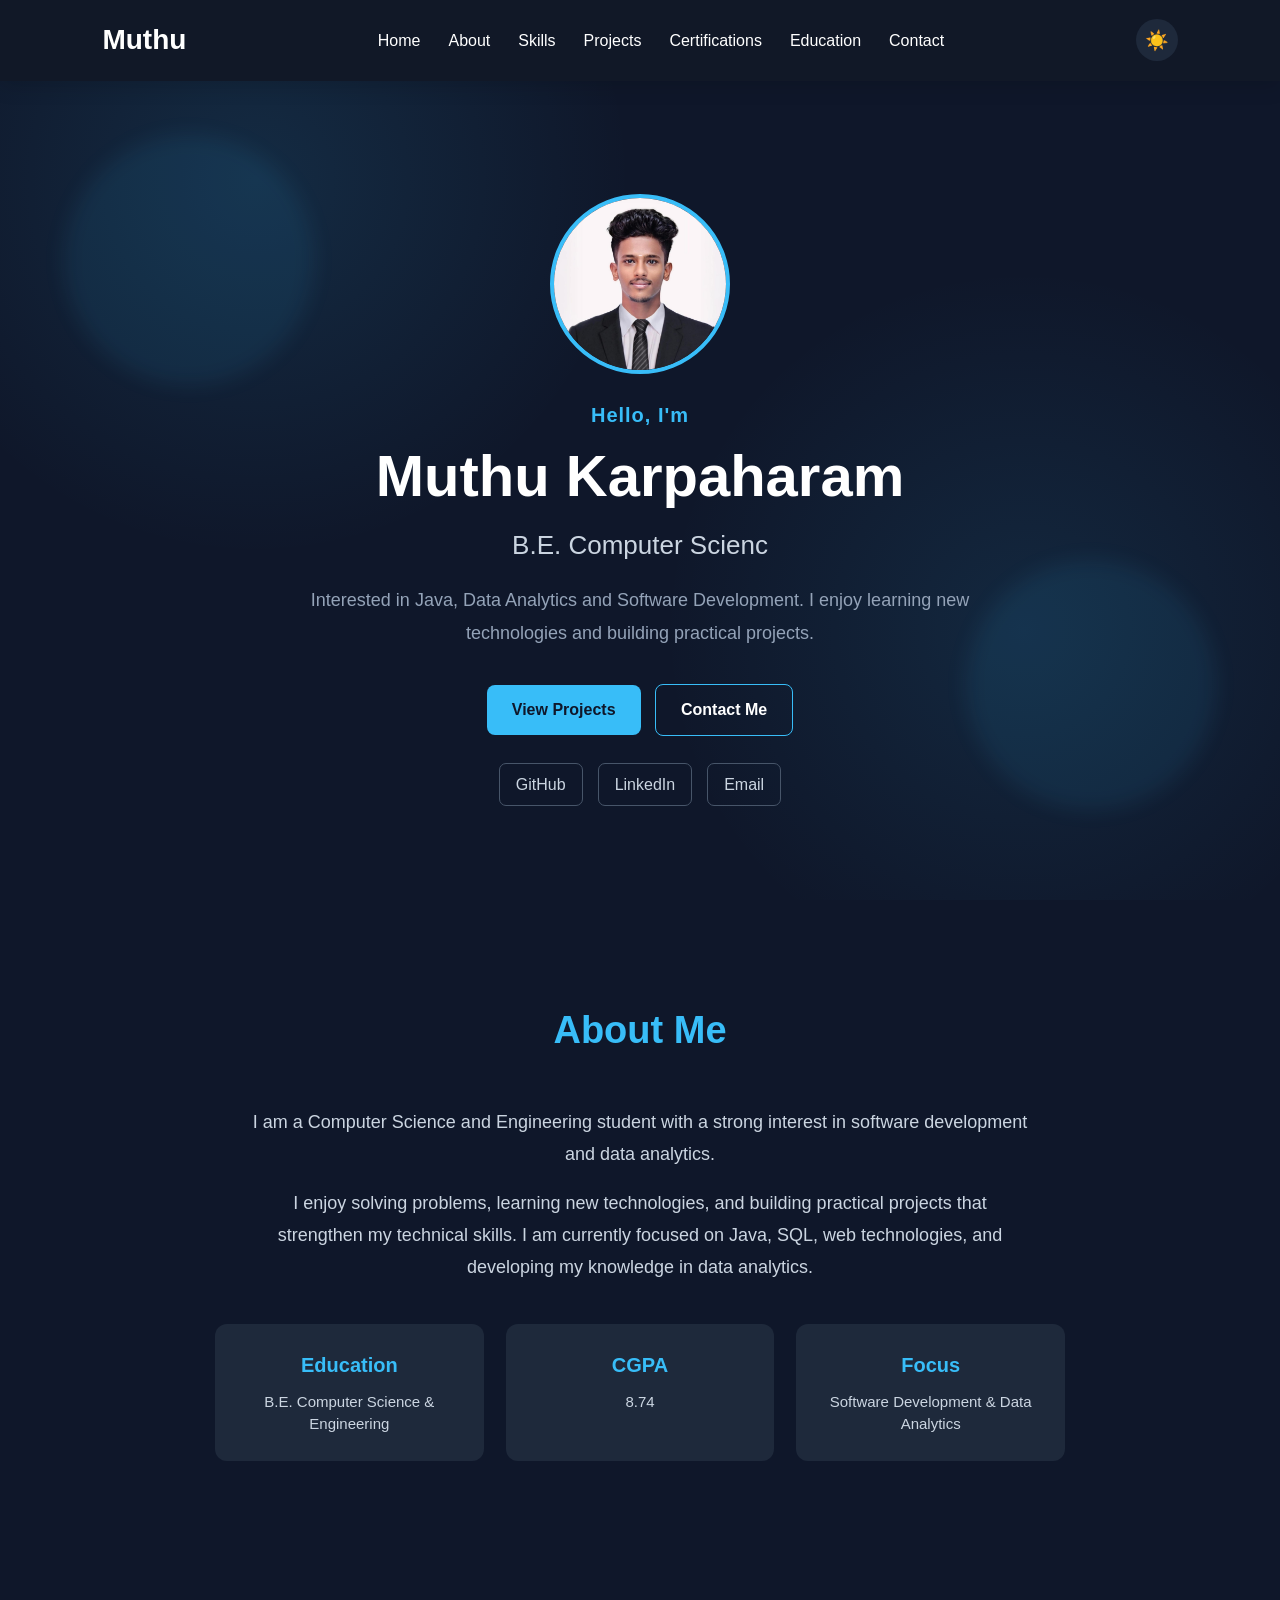
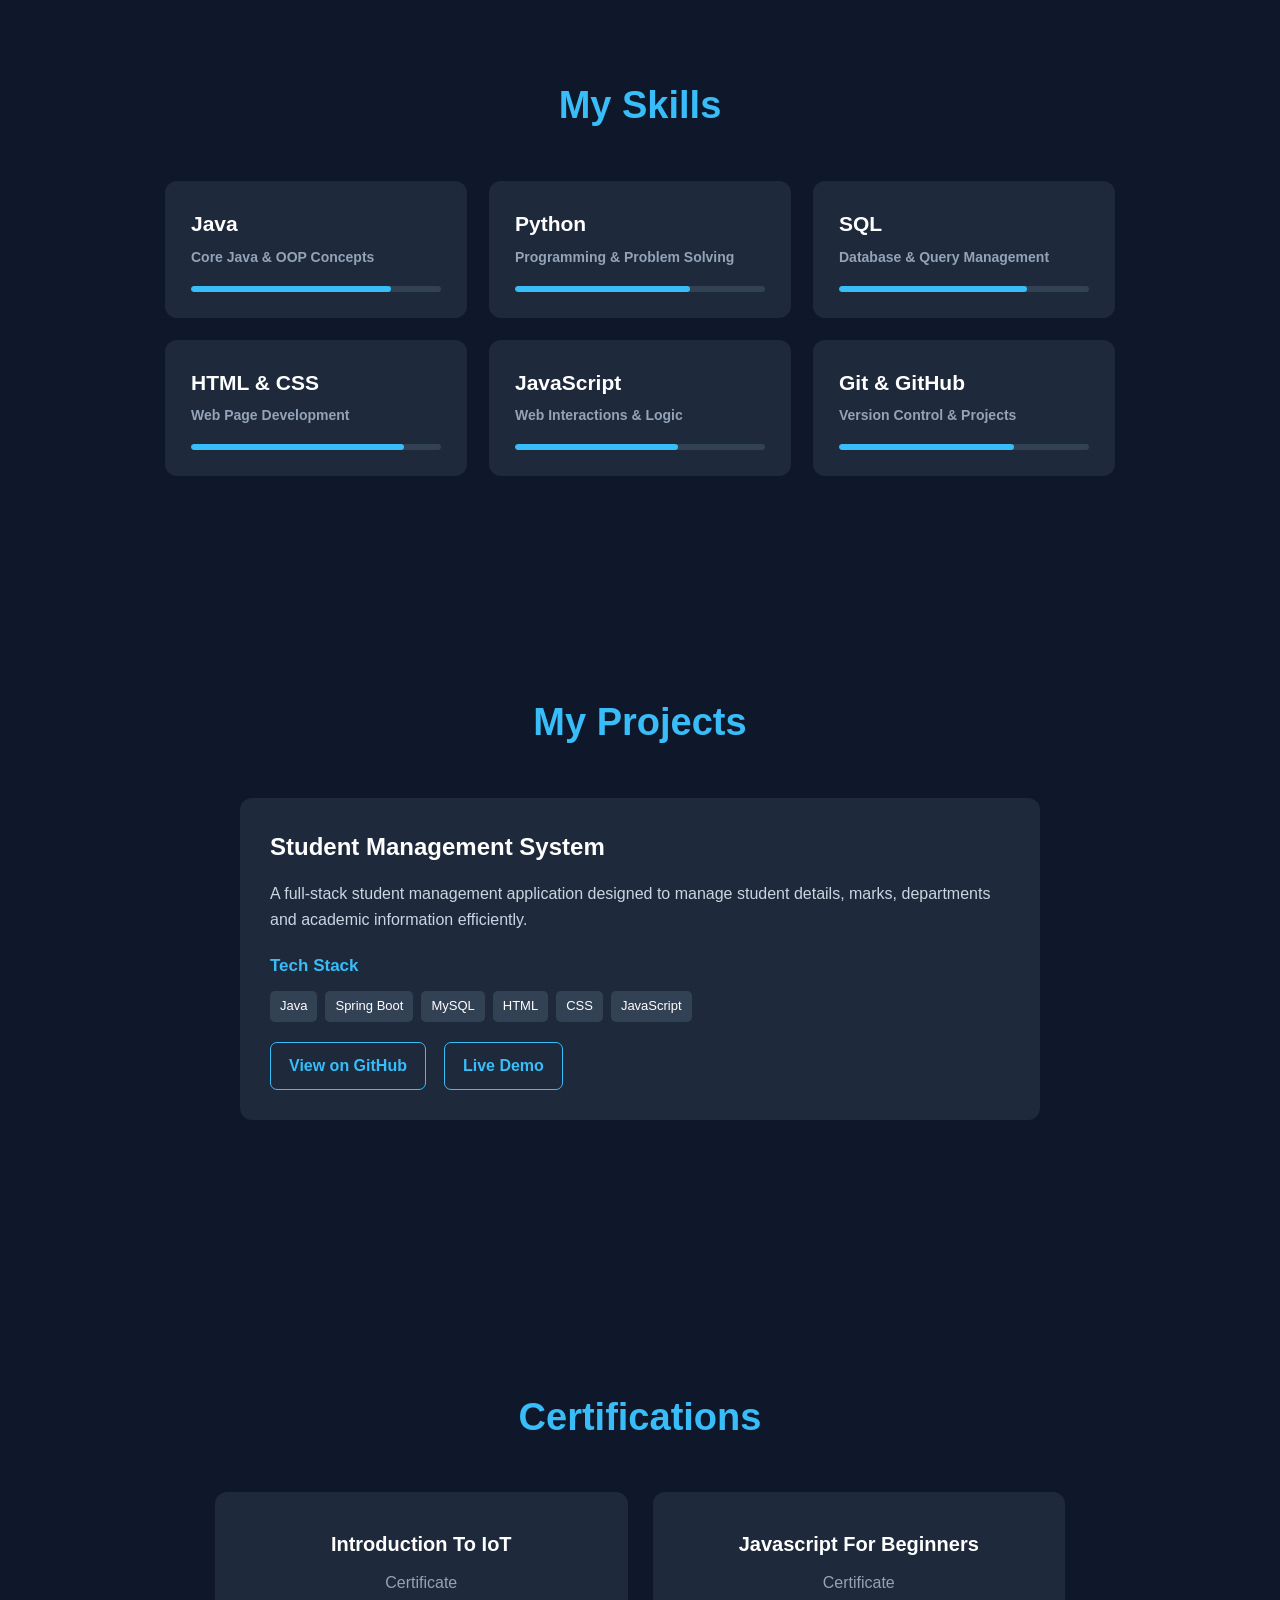
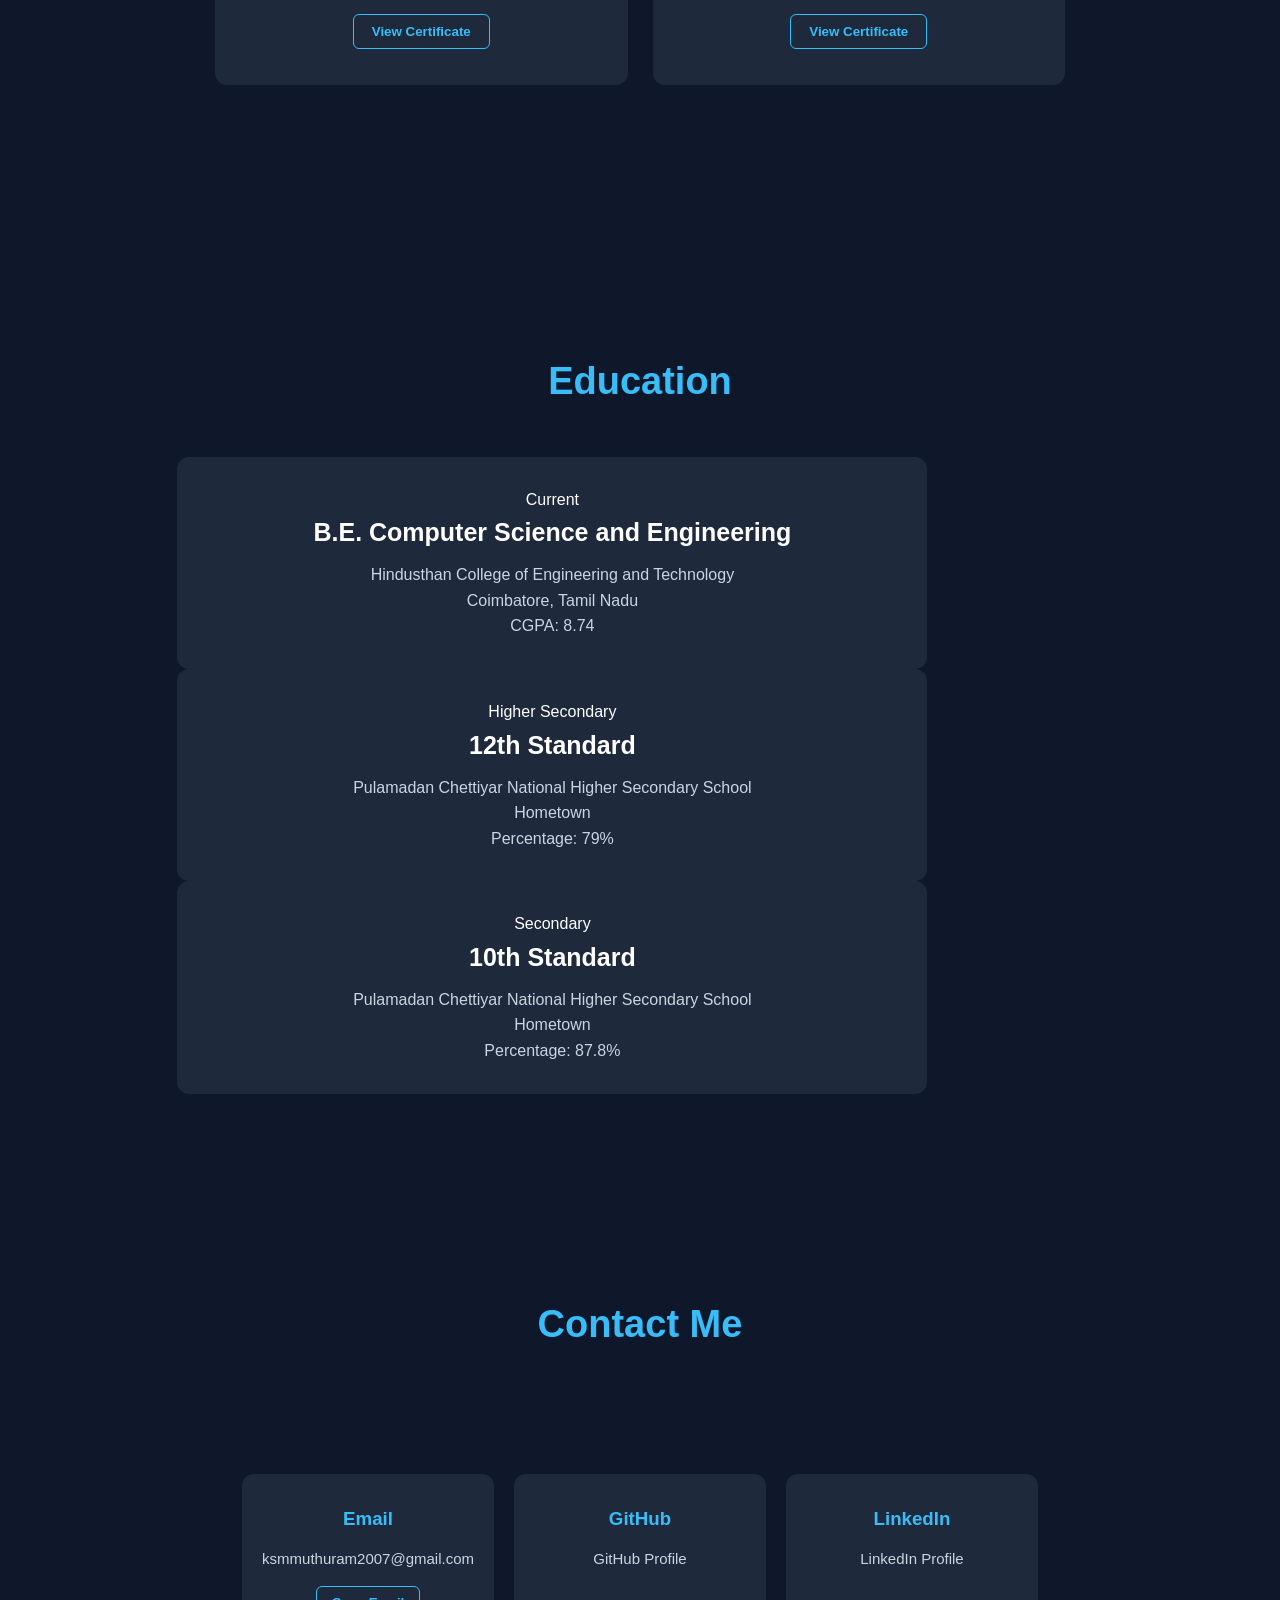
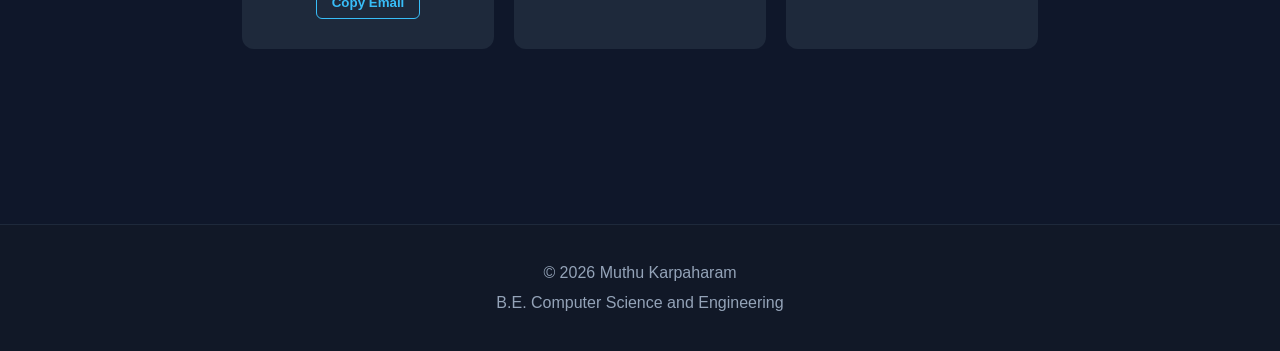
==== commit f17c5253: "Add certifications section" ====
--- a/index.html
+++ b/index.html
@@ -4,331 +4,377 @@
     <meta charset="UTF-8">
     <meta name="viewport" content="width=device-width, initial-scale=1.0">
     <title>Muthu Karpaharam | Portfolio</title>
-    <link rel="stylesheet" href="./style.css">
+    <link rel="stylesheet" href="style.css">
 </head>
 
 <body>
 
-    <header>
-        <nav>
-
-    <div class="nav-container">
-
-        <h2 class="logo">Muthu Karpaharam</h2>
-
-        <ul class="nav-links">
-            <li><a href="#home">Home</a></li>
-            <li><a href="#about">About</a></li>
-            <li><a href="#skills">Skills</a></li>
-            <li><a href="#projects">Projects</a></li>
-            <li><a href="#education">Education</a></li>
-            <li><a href="#certificates">Certificates</a></li>
-            <li><a href="#contact">Contact</a></li>
-        </ul>
-        <button id="theme-toggle" class="theme-toggle">🌙</button>
-
-    </div>
-
-</nav>
-    </header>
-
-    <section id="home" class="home">
-
-    <div class="home-text">
-
-        <p class="welcome">WELCOME TO MY PORTFOLIO</p>
-
-        <h1>
-            Hi, I'm <span>Muthu Karpaharam</span>
-        </h1>
+    <!-- Navbar -->
+    <nav class="navbar">
+        <div class="logo">Muthu</div>
+
+        <div class="nav-links">
+            <a href="#home">Home</a>
+            <a href="#about">About</a>
+            <a href="#skills">Skills</a>
+            <a href="#projects">Projects</a>
+            <a href="#certifications">Certifications</a>
+            <a href="#education">Education</a>
+            <a href="#contact">Contact</a>
+        </div>
+        <button id="theme-toggle" class="theme-toggle" aria-label="Toggle theme">
+    ☀️
+</button>
+    </nav>
+
+   <section id="home" class="home">
+    <div class="home-content">
+
+        <img src="images/profile.jpeg"
+             alt="Muthu Karpaharam"
+             class="profile-img">
+
+        <p class="hello">Hello, I'm</p>
+
+        <h1>Muthu Karpaharam</h1>
 
         <h2>
-            Computer Science & Engineering Student
-        </h2>
-
-        <p class="intro">
-            I am passionate about software development, programming
-            and building practical applications. I enjoy learning
-            new technologies and solving real-world problems through code.
+    <span id="typing-text"></span>
+</h2>
+        <p>
+            Interested in Java, Data Analytics and Software Development.
+            I enjoy learning new technologies and building practical projects.
         </p>
 
-        <div class="buttons">
-            <a href="#projects">View Projects</a>
-            <a href="#contact">Contact Me</a>
-        </div>
-
-    </div>
-
-    <div class="home-image">
-
-        <div class="image-frame">
-            <img src="images/profile.jpeg" alt="Muthu Karpaharam">
-        </div>
-
-    </div>
-
-</section>
-
-    <section id="about">
-
-    <h2>About Me</h2>
-
-    <div class="about-card">
-
-        <p>
-            I am a Computer Science and Engineering student with an interest
-            in software development and full-stack application development.
-            I enjoy learning new technologies, improving my programming skills
-            and building practical projects.
-        </p>
-
-        <p>
-            My current technical skills include Java, C, SQL, HTML, CSS,
-            JavaScript, Spring Boot and MySQL. I am continuously working on
-            developing my technical knowledge and gaining practical experience.
-        </p>
-
-    </div>
-
-</section>
-    <section id="skills">
-
-    <h2>Skills</h2>
+        <div class="home-buttons">
+            <a href="#projects" class="btn">View Projects</a>
+            <a href="#contact" class="btn secondary-btn">Contact Me</a>
+        </div>
+        <div class="social-links">
+
+    <a href="https://github.com/muthuram1819-png"
+       target="_blank"
+       aria-label="GitHub">
+        GitHub
+    </a>
+
+    <a href="https://www.linkedin.com/in/muthu-karpaharam-a-031a71425"
+       target="_blank"
+       aria-label="LinkedIn">
+        LinkedIn
+    </a>
+
+    <a href="mailto:ksmmuthuram2007@gmail.com"
+       aria-label="Email">
+        Email
+    </a>
+
+</div>
+
+    </div>
+</section>
+   <!-- About -->
+<section id="about" class="section">
+    <h2 class="section-title">About Me</h2>
+
+    <div class="about-container">
+
+        <div class="about-text">
+            <p>
+                I am a Computer Science and Engineering student with a strong
+                interest in software development and data analytics.
+            </p>
+
+            <p>
+                I enjoy solving problems, learning new technologies, and
+                building practical projects that strengthen my technical skills.
+                I am currently focused on Java, SQL, web technologies, and
+                developing my knowledge in data analytics.
+            </p>
+        </div>
+
+        <div class="about-details">
+
+            <div class="detail-card">
+                <h3>Education</h3>
+                <p>B.E. Computer Science & Engineering</p>
+            </div>
+
+            <div class="detail-card">
+                <h3>CGPA</h3>
+                <p>8.74</p>
+            </div>
+
+            <div class="detail-card">
+                <h3>Focus</h3>
+                <p>Software Development & Data Analytics</p>
+            </div>
+
+        </div>
+
+    </div>
+</section>
+    <!-- Skills -->
+<section id="skills" class="section">
+    <h2 class="section-title">My Skills</h2>
 
     <div class="skills-container">
 
         <div class="skill-card">
             <h3>Java</h3>
-            <p>Programming</p>
-        </div>
-
-        <div class="skill-card">
-            <h3>C Programming</h3>
-            <p>Programming</p>
+            <p>Core Java & OOP Concepts</p>
+
+            <div class="skill-bar">
+                <div class="skill-progress java"></div>
+            </div>
+        </div>
+
+        <div class="skill-card">
+            <h3>Python</h3>
+            <p>Programming & Problem Solving</p>
+
+            <div class="skill-bar">
+                <div class="skill-progress python"></div>
+            </div>
         </div>
 
         <div class="skill-card">
             <h3>SQL</h3>
-            <p>Database</p>
-        </div>
-
-        <div class="skill-card">
-            <h3>HTML</h3>
-            <p>Web Development</p>
-        </div>
-
-        <div class="skill-card">
-            <h3>CSS</h3>
-            <p>Web Development</p>
+            <p>Database & Query Management</p>
+
+            <div class="skill-bar">
+                <div class="skill-progress sql"></div>
+            </div>
+        </div>
+
+        <div class="skill-card">
+            <h3>HTML & CSS</h3>
+            <p>Web Page Development</p>
+
+            <div class="skill-bar">
+                <div class="skill-progress html"></div>
+            </div>
         </div>
 
         <div class="skill-card">
             <h3>JavaScript</h3>
-            <p>Web Development</p>
-        </div>
-
-        <div class="skill-card">
-            <h3>Spring Boot</h3>
-            <p>Backend Development</p>
-        </div>
-
-        <div class="skill-card">
-            <h3>MySQL</h3>
-            <p>Database</p>
+            <p>Web Interactions & Logic</p>
+
+            <div class="skill-bar">
+                <div class="skill-progress javascript"></div>
+            </div>
         </div>
 
         <div class="skill-card">
             <h3>Git & GitHub</h3>
-            <p>Version Control</p>
-        </div>
-
-    </div>
-
-</section>
-    <section id="projects">
-
-    <h2>Projects</h2>
-
-    <div class="project-container">
+            <p>Version Control & Projects</p>
+
+            <div class="skill-bar">
+                <div class="skill-progress github"></div>
+            </div>
+        </div>
+
+    </div>
+</section>
+    <!-- Projects -->
+<section id="projects" class="section">
+    <h2 class="section-title">My Projects</h2>
+
+    <div class="projects-container">
 
         <div class="project-card">
 
-            <h3>Student Management System</h3>
-
-            <p>
-                A full-stack web application developed to manage student
-                records efficiently. The system allows users to add, view,
-                update, search and delete student information.
-            </p>
-
-            <p>
-                <strong>Features:</strong>
-                Student Management, CRUD Operations, Search, Data Validation
-            </p>
-
-            <p>
-                <strong>Technologies:</strong>
-                Java, Spring Boot, MySQL, HTML, CSS and JavaScript
-            </p>
-
-            <div class="buttons">
-
-                <a href="https://github.com/muthuram1819-png/student-management"
-                   target="_blank">
-                    GitHub
-                </a>
-
-                <a href="https://student-management-production-7352.up.railway.app"
-                   target="_blank">
-                    Live Demo
-                </a>
-
-            </div>
-
-        </div>
-        
-
-    </div>
-
-</section>
-
-    <section id="education">
-
-    <h2>Education</h2>
-
-    <div class="education-card">
-
-        <h3>B.E. Computer Science and Engineering</h3>
-
-        <p>
-            <strong>Hindusthan College of Engineering and Technology</strong>
-        </p>
-
-        <p>
-            Coimbatore, Tamil Nadu
-        </p>
-
-        <p>
-            Currently Pursuing
-        </p>
-
-        <p>
-            <strong>CGPA:</strong> 8.74
-        </p>
-
-    </div>
-    <div class="education-card">
-
-    <h3>Higher Secondary Education (12th)</h3>
+    <h3>Student Management System</h3>
 
     <p>
-        Pulamadan Chettiyar National Higher Secondary School
+        A full-stack student management application designed to manage
+        student details, marks, departments and academic information
+        efficiently.
     </p>
 
-    <p>
-        <strong>Score:</strong> 474 / 600
-    </p>
-
-    <p>
-        <strong>Percentage:</strong> 79%
-    </p>
+    <h4 class="tech-title">Tech Stack</h4>
+
+    <div class="project-tech">
+        <span>Java</span>
+        <span>Spring Boot</span>
+        <span>MySQL</span>
+        <span>HTML</span>
+        <span>CSS</span>
+        <span>JavaScript</span>
+    </div>
+
+    <div class="project-buttons">
+
+        <a
+            href="https://github.com/muthuram1819-png/student-management-system"
+            target="_blank"
+            class="project-btn">
+            View on GitHub
+        </a>
+
+        <a
+            href="https://student-management-production-7352.up.railway.app/students"
+            target="_blank"
+            class="project-btn live-btn">
+            Live Demo
+        </a>
+
+    </div>
 
 </div>
-
-<div class="education-card">
-
-    <h3>Secondary Education (10th)</h3>
-
-    <p>
-        Pulamadan Chettiyar National Higher Secondary School
-    </p>
-
-    <p>
-        <strong>Score:</strong> 439 / 500
-    </p>
-
-    <p>
-        <strong>Percentage:</strong> 87.8%
-    </p>
+</section>
+<!-- Certifications -->
+<section id="certifications" class="section">
+
+    <h2 class="section-title">Certifications</h2>
+
+    <div class="certifications-container">
+
+        <div class="certification-card"
+             onclick="openCertificate('images/certificate1.jpeg')">
+
+            <h3>Introduction To IoT</h3>
+
+            <p>Certificate</p>
+
+            <button class="certificate-btn">
+                View Certificate
+            </button>
+
+        </div>
+
+        <div class="certification-card"
+             onclick="openCertificate('images/certificate2.jpeg')">
+
+            <h3>Javascript For Beginners</h3>
+
+            <p>Certificate</p>
+
+            <button class="certificate-btn">
+                View Certificate
+            </button>
+
+        </div>
+
+    </div>
+
+</section>
+
+<!-- Certificate Popup -->
+<div id="certificate-modal" class="certificate-modal">
+
+    <span class="close-certificate"
+          onclick="closeCertificate()">
+        &times;
+    </span>
+
+    <img id="certificate-preview"
+         class="certificate-preview"
+         src=""
+         alt="Certificate">
 
 </div>
-
-</section>
-    <section id="certificates">
-
-    <h2>Certificates</h2>
-
-    <div class="certificate-container">
-
-        <div class="certificate-card">
-            <h3>Introduction To IOT</h3>
-            <a href="images/certificate1.jpeg" target="_blank">
-                View Certificate
+    <!-- Education -->
+<section id="education" class="section">
+    <h2 class="section-title">Education</h2>
+
+    <div class="education-container">
+
+        <div class="education-card">
+            <div class="education-year">Current</div>
+
+            <h3>B.E. Computer Science and Engineering</h3>
+
+            <p class="college-name">
+                Hindusthan College of Engineering and Technology
+            </p>
+
+            <p>Coimbatore, Tamil Nadu</p>
+
+            <p class="education-score">
+                CGPA: 8.74
+            </p>
+        </div>
+
+        <div class="education-card">
+            <div class="education-year">Higher Secondary</div>
+
+            <h3>12th Standard</h3>
+
+            <p class="college-name">
+                Pulamadan Chettiyar National Higher Secondary School
+            </p>
+
+            <p>Hometown</p>
+
+            <p class="education-score">
+                Percentage: 79%
+            </p>
+        </div>
+
+        <div class="education-card">
+            <div class="education-year">Secondary</div>
+
+            <h3>10th Standard</h3>
+
+            <p class="college-name">
+                Pulamadan Chettiyar National Higher Secondary School
+            </p>
+
+            <p>Hometown</p>
+
+            <p class="education-score">
+                Percentage: 87.8%
+            </p>
+        </div>
+
+    </div>
+</section>
+      <!-- Contact -->
+<section id="contact" class="section">
+    <h2 class="section-title">Contact Me</h2>
+
+    <div class="contact-container">
+
+        <div class="contact-card">
+    <h3>Email</h3>
+
+    <a href="mailto:ksmmuthuram2007@gmail.com">
+        ksmmuthuram2007@gmail.com
+    </a>
+
+    <button id="copy-email" class="copy-btn">
+        Copy Email
+    </button>
+</div>
+
+        <div class="contact-card">
+            <h3>GitHub</h3>
+            <a href="https://github.com/muthuram1819-png" target="_blank">
+                GitHub Profile
             </a>
         </div>
 
-        <div class="certificate-card">
-            <h3>Javascript For Begginers</h3>
-            <a href="images/certificate2.jpeg" target="_blank">
-                View Certificate
+        <div class="contact-card">
+            <h3>LinkedIn</h3>
+            <a href="https://www.linkedin.com/in/muthu-karpaharam-a-031a71425" target="_blank">
+                LinkedIn Profile
             </a>
         </div>
 
     </div>
-
-</section>
-
-    <section id="contact">
-
-    <h2>Contact Me</h2>
-
-    <p class="contact-intro">
-        Feel free to connect with me through the following platforms.
-    </p>
-
-    <div class="contact-container">
-
-        <a href="mailto:ksmmuthuram2007@gmail.com" class="contact-card">
-            <div class="contact-icon">✉</div>
-            <h3>Email</h3>
-            <p>ksmmuthuram2007@gmail.com</p>
-        </a>
-
-        <a href="https://github.com/muthuram1819-png"
-           target="_blank"
-           class="contact-card">
-            <div class="contact-icon">◉</div>
-            <h3>GitHub</h3>
-            <p>View My GitHub</p>
-        </a>
-
-        <a href="https://www.linkedin.com/in/muthu-karpaharam-a-031a71425"
-           target="_blank"
-           class="contact-card">
-            <div class="contact-icon">in</div>
-            <h3>LinkedIn</h3>
-            <p>View My LinkedIn</p>
-        </a>
-
-    </div>
-
-</section>
+</section>
+     
     <footer>
-
     <p>© 2026 Muthu Karpaharam</p>
-
-    <p>Computer Science & Engineering Student</p>
-
+    <p>B.E. Computer Science and Engineering</p>
 </footer>
+<!-- Back to Top Button -->
+<button id="back-to-top" aria-label="Back to top">
+    ↑
+</button>
 
     <script src="script.js"></script>
-    <footer>
-
-    <p>
-        © 2026 Muthu Karpaharam. All Rights Reserved.
-    </p>
-
-</footer>
 
 </body>
 </html>
--- a/style.css
+++ b/style.css
@@ -7,544 +7,629 @@
 
 body {
     font-family: Arial, sans-serif;
-    background: #f5f7fb;
-    color: #222;
-}
-
-header {
-    background: #111827;
+    background: #0f172a;
+    color: white;
+    line-height: 1.6;
+}
+
+/* Navbar */
+.navbar {
+    position: fixed;
+    top: 0;
+    left: 0;
+    width: 100%;
     padding: 18px 8%;
-    position: sticky;
-    top: 0;
-    z-index: 1000;
-}
-
-nav {
     display: flex;
     justify-content: space-between;
     align-items: center;
-}
-
-nav h2 {
-    color: white;
-    font-size: 26px;
-}
-
-nav ul {
+    background: #111827;
+    z-index: 1000;
+}
+
+.logo {
+    font-size: 28px;
+    font-weight: bold;
+}
+
+.nav-links {
     display: flex;
-    list-style: none;
-    gap: 15px;
-}
-
-nav ul li a {
+    gap: 28px;
+}
+
+.nav-links a {
     color: white;
     text-decoration: none;
     font-size: 16px;
-    padding: 8px 12px;
-    border-radius: 6px;
-    transition: 0.3s ease;
-}
-
-nav ul li a:hover {
-    color: #60a5fa;
-    background: rgba(96, 165, 250, 0.15);
-}
-
-nav ul li a.active {
-    color: white;
-    background: #2563eb;
-}
-
+    transition: 0.3s;
+}
+
+.nav-links a:hover {
+    color: #38bdf8;
+}
+
+/* Home */
 .home {
-    min-height: 90vh;
+    min-height: 100vh;
+    position: relative;
+    overflow: hidden;
+
     display: flex;
-    justify-content: space-between;
     align-items: center;
-    padding: 60px 10%;
-}
-
-.home-text {
-    max-width: 600px;
-}
-
-.home-text h1 {
-    font-size: 48px;
-    margin-bottom: 15px;
-}
-
-.home-text h1 span {
-    color: #2563eb;
-}
-
-.home-text h2 {
-    font-size: 25px;
-    margin-bottom: 20px;
-}
-
-.home-text p {
-    font-size: 18px;
-    line-height: 1.7;
-    margin-bottom: 30px;
-}
-
-.buttons a {
-    display: inline-block;
-    padding: 12px 22px;
-    margin-right: 10px;
-    background: #2563eb;
-    color: white;
-    text-decoration: none;
-    border-radius: 6px;
-    transition: 0.3s ease;
-}
-
-.buttons a:hover {
-    background: #1d4ed8;
-    transform: translateY(-2px);
-}
-
-.home-image {
-    display: flex;
     justify-content: center;
-    align-items: center;
-}
-
-.home-image img {
+
+    text-align: center;
+
+    padding: 150px 20px 70px;
+
+    background:
+        radial-gradient(circle at 20% 20%, rgba(56, 189, 248, 0.12), transparent 30%),
+        radial-gradient(circle at 80% 70%, rgba(56, 189, 248, 0.10), transparent 30%);
+}
+.home::before,
+.home::after {
+    content: "";
+    position: absolute;
+
     width: 250px;
     height: 250px;
-    object-fit: cover;
+
     border-radius: 50%;
-    border: 5px solid #2563eb;
-    box-shadow: 0 5px 20px rgba(0, 0, 0, 0.15);
-}
-
-section {
-    padding: 80px 10%;
-    text-align: center;
-}
-
-section h2 {
-    font-size: 32px;
-    margin-bottom: 25px;
-}
-
-section p {
-    max-width: 800px;
-    margin: auto;
-    line-height: 1.7;
-    font-size: 17px;
-}
-
-.skills-container {
-    display: flex;
-    justify-content: center;
-    flex-wrap: wrap;
-    gap: 15px;
-}
-
-.skills-container div {
-    background: white;
-    padding: 15px 25px;
+
+    background: rgba(56, 189, 248, 0.08);
+
+    filter: blur(10px);
+
+    animation: floating 6s ease-in-out infinite;
+}
+
+.home::before {
+    top: 15%;
+    left: 5%;
+}
+
+.home::after {
+    bottom: 10%;
+    right: 5%;
+    animation-delay: 2s;
+}
+
+.home-content {
+    position: relative;
+    z-index: 1;
+}
+
+@keyframes floating {
+    0%,
+    100% {
+        transform: translateY(0);
+    }
+
+    50% {
+        transform: translateY(-25px);
+    }
+}
+body.light-theme .home {
+    background:
+        radial-gradient(circle at 20% 20%, rgba(56, 189, 248, 0.10), transparent 30%),
+        radial-gradient(circle at 80% 70%, rgba(56, 189, 248, 0.08), transparent 30%);
+}
+
+.home-content {
+    max-width: 850px;
+}
+
+.hello {
+    font-size: 22px;
+    color: #38bdf8;
+    margin-bottom: 10px;
+}
+
+.home h1 {
+    font-size: 56px;
+    margin-bottom: 12px;
+}
+
+.home h2 {
+    font-size: 28px;
+    color: #cbd5e1;
+    margin-bottom: 20px;
+}
+
+.home-content > p:last-of-type {
+    color: #94a3b8;
+    font-size: 18px;
+}
+
+.home-buttons {
+    margin-top: 30px;
+}
+
+.btn {
+    display: inline-block;
+    padding: 12px 25px;
+    margin: 5px;
     border-radius: 8px;
-    box-shadow: 0 3px 10px rgba(0, 0, 0, 0.1);
-    font-weight: bold;
-    transition: 0.3s ease;
-}
-
-.skills-container div:hover {
-    transform: translateY(-5px);
-}
-
-.project-card,
-.education-card {
-    background: white;
-    max-width: 700px;
-    margin: auto;
-    padding: 30px;
-    border-radius: 10px;
-    box-shadow: 0 3px 12px rgba(0, 0, 0, 0.1);
-}
-
-.project-card h3,
-.education-card h3 {
-    margin-bottom: 15px;
-}
-
-.project-card {
-    transition: 0.3s;
-    border-top: 4px solid #2563eb;
-}
-
-.project-card:hover {
-    transform: translateY(-8px);
-}
-
-.project-card p {
-    margin-bottom: 15px;
-}
-
-.project-card .buttons {
-    margin-top: 20px;
-}
-
-.project-card h3 {
-    color: #1e3a8a;
-    font-size: 24px;
-}
-
-.project-card p {
-    line-height: 1.7;
-    color: #444;
-}
-
-.project-card strong {
-    color: #222;
-}
-
-.project-card .buttons {
-    display: flex;
-    gap: 15px;
-    flex-wrap: wrap;
-}
-
-.project-card .buttons a {
-    display: inline-block;
-    padding: 10px 20px;
-    border-radius: 6px;
+    background: #38bdf8;
+    color: #0f172a;
     text-decoration: none;
     font-weight: bold;
     transition: 0.3s;
 }
 
-.project-card .buttons a:hover {
-    transform: translateY(-2px);
-}
-
-.education-card {
-    background: white;
-    max-width: 700px;
-    margin: 30px auto 0;
-    padding: 30px;
-    border-radius: 10px;
-    border-left: 4px solid #2563eb;
-    box-shadow: 0 3px 12px rgba(0, 0, 0, 0.1);
-    transition: 0.3s ease;
-}
-
-.education-card:hover {
-    transform: translateY(-6px);
-    box-shadow: 0 8px 20px rgba(0, 0, 0, 0.15);
-}
-
-.education-card h3 {
-    color: #2563eb;
-    margin-bottom: 15px;
-}
-
-.education-card p {
-    margin-bottom: 8px;
-}
-.education-card {
-    margin-bottom: 20px;
-}
-
-.education-card p {
-    line-height: 1.6;
-}
-
-.education-card strong {
-    color: #222;
-}
-
-#certificates {
-    background: #f5f7fb;
-}
-
-.certificate-container {
+.btn:hover {
+    transform: translateY(-3px);
+}
+
+.secondary-btn {
+    background: transparent;
+    color: white;
+    border: 1px solid #38bdf8;
+}
+
+/* Sections */
+.section {
+    min-height: 70vh;
+    padding: 100px 8%;
+}
+
+.section-title {
+    text-align: center;
+    font-size: 38px;
+    margin-bottom: 45px;
+    color: #38bdf8;
+}
+
+/* About */
+.about-content {
+    max-width: 850px;
+    margin: auto;
+    text-align: center;
+    font-size: 19px;
+    color: #cbd5e1;
+}
+
+/* Skills */
+.skills-container {
+    max-width: 900px;
+    margin: auto;
+    display: grid;
+    grid-template-columns: repeat(3, 1fr);
+    gap: 20px;
+}
+
+.skill-card {
+    padding: 25px;
+    text-align: center;
+    background: #1e293b;
+    border-radius: 12px;
+    font-size: 20px;
+    font-weight: bold;
+    transition: 0.3s;
+}
+
+.skill-card:hover {
+    transform: translateY(-5px);
+    border: 1px solid #38bdf8;
+}
+
+.projects-container {
+    max-width: 750px;
+    margin: 0 auto;
     display: flex;
     justify-content: center;
+}
+
+.project-card {
+    width: 100%;
+    background: #1e293b;
+    padding: 30px;
+    border-radius: 12px;
+    transition: 0.3s;
+}
+
+.project-card:hover {
+    transform: translateY(-5px);
+}
+
+.project-card h3 {
+    font-size: 24px;
+    margin-bottom: 15px;
+}
+
+.project-card p {
+    color: #cbd5e1;
+    margin-bottom: 20px;
+}
+
+.project-tech {
+    display: flex;
     flex-wrap: wrap;
-    gap: 25px;
-    margin-top: 30px;
-}
-
-.certificate-card {
-    background: white;
-    width: 300px;
+    gap: 8px;
+}
+
+.project-card span {
+    display: inline-block;
+    padding: 5px 10px;
+    background: #334155;
+    border-radius: 5px;
+    font-size: 13px;
+}
+/* Education */
+.education-card {
+    max-width: 750px;
+    margin: auto;
     padding: 30px;
+    background: #1e293b;
+    border-radius: 12px;
+    text-align: center;
+}
+
+.education-card h3 {
+    font-size: 25px;
+    margin-bottom: 10px;
+}
+
+.education-card p {
+    color: #cbd5e1;
+}
+
+/* Contact */
+.contact-content {
+    text-align: center;
+    font-size: 18px;
+    color: #cbd5e1;
+}
+
+.contact-content p {
+    margin: 12px;
+}
+
+footer {
+    text-align: center;
+    padding: 30px 20px;
+    background: #111827;
+    color: #94a3b8;
+    border-top: 1px solid #1e293b;
+}
+
+footer p {
+    margin: 5px;
+}
+/* Mobile */
+@media (max-width: 768px) {
+
+    .navbar {
+        padding: 10px 10px ;
+        flex-direction: column;
+        gap: 12px;
+    }
+
+    .nav-links {
+        width: 100%;
+        justify-content: center;
+        gap: 12px;
+        flex-wrap: nowrap;
+    }
+
+    .nav-links a {
+        font-size: 13px;
+    }
+
+    .home {
+        padding-top: 150px;
+    }
+
+    .home h1 {
+        font-size: 38px;
+    }
+
+    .home h2 {
+        font-size: 21px;
+    }
+
+    .home-content > p:last-of-type {
+        font-size: 16px;
+    }
+
+    .section {
+        padding: 80px 20px;
+    }
+
+    .section-title {
+        font-size: 32px;
+    }
+
+    .skills-container {
+        grid-template-columns: repeat(2, 1fr);
+    }
+
+    .projects-container {
+        grid-template-columns: 1fr;
+    }
+}
+/* Contact */
+.contact-container {
+    max-width: 900px;
+    margin: auto;
+    display: grid;
+    grid-template-columns: repeat(3, 1fr);
+    gap: 20px;
+}
+
+.contact-card {
+    background: #1e293b;
+    padding: 30px 20px;
+    border-radius: 12px;
+    text-align: center;
+    transition: 0.3s;
+}
+
+.contact-card:hover {
+    transform: translateY(-5px);
+}
+
+.contact-card h3 {
+    color: #38bdf8;
+    margin-bottom: 12px;
+}
+
+.contact-card p {
+    color: #cbd5e1;
+    font-size: 15px;
+    word-break: break-word;
+}
+.contact-card a {
+    color: #cbd5e1;
+    text-decoration: none;
+    font-size: 15px;
+    word-break: break-word;
+}
+
+.contact-card a:hover {
+    color: #38bdf8;
+}
+
+@media (max-width: 768px) {
+
+    .contact-container {
+        grid-template-columns: 1fr;
+    }
+
+}
+
+/* Theme Button */
+.theme-toggle {
+    border: none;
+    background: #1e293b;
+    color: white;
+    width: 42px;
+    height: 42px;
+    border-radius: 50%;
+    cursor: pointer;
+    font-size: 19px;
+    transition: 0.3s;
+}
+
+.theme-toggle:hover {
+    transform: scale(1.08);
+}
+
+/* Light Theme */
+body.light-theme {
+    background: #f8fafc;
+    color: #0f172a;
+}
+
+body.light-theme .navbar {
+    background: #ffffff;
+}
+
+body.light-theme .nav-links a {
+    color: #0f172a;
+}
+
+body.light-theme .home h2 {
+    color: #334155;
+}
+
+body.light-theme .home-content > p:last-of-type {
+    color: #475569;
+}
+
+body.light-theme .about-text p,
+body.light-theme .contact-card a,
+body.light-theme .education-card p {
+    color: #475569;
+}
+
+body.light-theme .skill-card,
+body.light-theme .project-card,
+body.light-theme .detail-card,
+body.light-theme .education-card,
+body.light-theme .contact-card {
+    background: #ffffff;
+    color: #0f172a;
+}
+
+body.light-theme .skill-card,
+body.light-theme .project-card,
+body.light-theme .detail-card,
+body.light-theme .education-card,
+body.light-theme .contact-card {
+    box-shadow: 0 5px 20px rgba(0, 0, 0, 0.08);
+}
+
+body.light-theme .project-card p,
+body.light-theme .detail-card p {
+    color: #475569;
+}
+
+body.light-theme .project-card span {
+    background: #e2e8f0;
+    color: #0f172a;
+}
+
+body.light-theme footer {
+    background: #ffffff;
+    border-top: 1px solid #e2e8f0;
+}
+
+body.light-theme .theme-toggle {
+    background: #e2e8f0;
+    color: #0f172a;
+}
+
+.profile-img {
+    width: 180px;
+    height: 180px;
+    object-fit: cover;
+    border-radius: 50%;
+    display: block;
+    margin: 0 auto 25px;
+    border: 4px solid #38bdf8;
+}
+
+@media (max-width: 768px) {
+    .profile-img {
+        width: 140px;
+        height: 140px;
+    }
+}
+.skill-card h3 {
+    margin-bottom: 8px;
+}
+
+.skill-card p {
+    color: #94a3b8;
+    margin-bottom: 15px;
+}
+
+.skill-bar {
+    width: 100%;
+    height: 7px;
+    background: #334155;
     border-radius: 10px;
-    border-top: 4px solid #2563eb;
-    box-shadow: 0 3px 12px rgba(0, 0, 0, 0.1);
-    transition: 0.3s ease;
-}
-
-.certificate-card:hover {
-    transform: translateY(-7px);
-    box-shadow: 0 8px 20px rgba(0, 0, 0, 0.15);
-}
-
-.certificate-card h3 {
-    color: #2563eb;
-    margin-bottom: 12px;
-}
-
-.certificate-card p {
-    font-size: 15px;
-    margin-bottom: 20px;
-}
-
-.certificate-card a {
+    overflow: hidden;
+}
+
+.skill-progress {
+    height: 100%;
+    background: #38bdf8;
+    border-radius: 10px;
+}
+
+.skill-progress.java {
+    width: 80%;
+}
+
+.skill-progress.python {
+    width: 70%;
+}
+
+.skill-progress.sql {
+    width: 75%;
+}
+
+.skill-progress.html {
+    width: 85%;
+}
+
+.skill-progress.javascript {
+    width: 65%;
+}
+
+.skill-progress.github {
+    width: 70%;
+}
+
+.project-btn {
     display: inline-block;
+    margin-top: 20px;
     padding: 10px 18px;
-    background: #2563eb;
-    color: white;
+    border: 1px solid #38bdf8;
+    border-radius: 7px;
+    color: #38bdf8;
     text-decoration: none;
-    border-radius: 6px;
-    transition: 0.3s ease;
-}
-
-.certificate-card a:hover {
-    background: #1d4ed8;
-    transform: translateY(-2px);
-}
-#contact {
-    background: #eef2ff;
-}
-
-#contact p {
-    margin-bottom: 10px;
-}
-
-.contact-container {
+    font-weight: bold;
+    transition: 0.3s;
+}
+
+.project-btn:hover {
+    background: #38bdf8;
+    color: #0f172a;
+}
+
+/* Navbar Effect */
+.navbar {
+    backdrop-filter: blur(10px);
+    -webkit-backdrop-filter: blur(10px);
+    box-shadow: 0 4px 20px rgba(0, 0, 0, 0.15);
+}
+
+.nav-links a {
+    position: relative;
+}
+
+.nav-links a::after {
+    content: "";
+    position: absolute;
+    width: 0;
+    height: 2px;
+    left: 0;
+    bottom: -6px;
+    background: #38bdf8;
+    transition: width 0.3s ease;
+}
+
+.nav-links a:hover::after {
+    width: 100%;
+}
+
+.social-links {
     display: flex;
     justify-content: center;
-    flex-wrap: wrap;
-    gap: 20px;
-    margin-top: 30px;
-}
-
-.contact-card {
-    background: white;
-    width: 280px;
-    padding: 25px;
-    border-radius: 10px;
-    text-decoration: none;
-    color: #222;
-    box-shadow: 0 3px 12px rgba(0, 0, 0, 0.1);
-    transition: 0.3s;
-}
-
-.contact-card h3 {
-    color: #2563eb;
-    margin-bottom: 10px;
-}
-
-.contact-card p {
-    font-size: 15px;
-}
-
-.contact-card:hover {
-    transform: translateY(-6px);
-}
-
-footer {
-    background: #111827;
-    color: white;
-    text-align: center;
-    padding: 20px;
-}
-
-@media (max-width: 768px) {
-
-    header {
-        padding: 15px 5%;
-    }
-
-    nav {
-        flex-direction: column;
-        gap: 15px;
-    }
-
-    nav h2 {
-        font-size: 22px;
-        text-align: center;
-    }
-
-    nav ul {
-        display: flex;
-        flex-wrap: wrap;
-        justify-content: center;
-        gap: 6px;
-    }
-
-    nav ul li a {
-        font-size: 14px;
-        padding: 7px 9px;
-    }
-
-    .home {
-        min-height: auto;
-        flex-direction: column-reverse;
-        text-align: center;
-        gap: 35px;
-        padding: 60px 6%;
-    }
-
-    .home-text {
-        max-width: 100%;
-    }
-
-    .home-text h1 {
-        font-size: 34px;
-        line-height: 1.3;
-    }
-
-    .home-text h2 {
-        font-size: 21px;
-        line-height: 1.4;
-    }
-
-    .home-text p {
-        font-size: 16px;
-        line-height: 1.6;
-    }
-
-    .home-image img {
-        width: 190px;
-        height: 190px;
-    }
-
-    .buttons {
-        display: flex;
-        flex-wrap: wrap;
-        justify-content: center;
-        gap: 10px;
-    }
-
-    .buttons a {
-        margin-right: 0;
-        padding: 10px 16px;
-        font-size: 14px;
-    }
-
-    section {
-        padding: 60px 6%;
-    }
-
-    section h2 {
-        font-size: 28px;
-    }
-
-    section p {
-        font-size: 16px;
-    }
-
-    .skills-container {
-    display: flex;
-    justify-content: center;
-    flex-wrap: wrap;
     gap: 15px;
     margin-top: 25px;
 }
 
-.skills-container div {
-    background: white;
-    padding: 15px 25px;
-    border-radius: 8px;
-    box-shadow: 0 3px 10px rgba(0, 0, 0, 0.1);
-    font-weight: bold;
-    transition: 0.3s ease;
-    border-bottom: 3px solid #2563eb;
-}
-
-.skills-container div:hover {
-    transform: translateY(-5px);
-    box-shadow: 0 6px 15px rgba(0, 0, 0, 0.15);
-}
-
-   .project-container {
-    display: flex;
-    justify-content: center;
-    flex-wrap: wrap;
-    gap: 25px;
-    margin-top: 30px;
-}
-
-.project-card {
-    background: white;
-    width: 100%;
-    max-width: 700px;
-    padding: 30px;
-    border-radius: 10px;
-    border-top: 4px solid #2563eb;
-    box-shadow: 0 3px 12px rgba(0, 0, 0, 0.1);
-    transition: 0.3s ease;
-}
-
-.project-card:hover {
-    transform: translateY(-8px);
-    box-shadow: 0 8px 20px rgba(0, 0, 0, 0.15);
-}
-
-.project-card h3 {
-    margin-bottom: 15px;
-    color: #2563eb;
-}
-
-.project-card p {
-    margin-bottom: 15px;
-}
-
-    .certificate-container {
-        flex-direction: column;
-        align-items: center;
-    }
-
-    .certificate-card {
-        width: 100%;
-        max-width: 350px;
-    }
-
-    .contact-container {
-        flex-direction: column;
-        align-items: center;
-    }
-
-    .contact-card {
-        width: 100%;
-        max-width: 350px;
-    }
-
-    footer {
-    background: #111827;
-    color: white;
-    text-align: center;
-    padding: 25px 10px;
-}
-
-footer p {
-    margin: 5px 0;
-    font-size: 14px;
-}
-    .certificate-container {
-    flex-direction: column;
-    align-items: center;
-}
-
-.certificate-card {
-    width: 100%;
-    max-width: 350px;
-}
-}
-
+.social-links a {
+    padding: 8px 16px;
+    border: 1px solid #475569;
+    border-radius: 7px;
+    color: #cbd5e1;
+    text-decoration: none;
+    transition: 0.3s;
+}
+
+.social-links a:hover {
+    color: #38bdf8;
+    border-color: #38bdf8;
+    transform: translateY(-3px);
+}
+
+@media (max-width: 768px) {
+    .social-links {
+        flex-wrap: wrap;
+    }
+}
+/* Fix section position under fixed navbar */
 section {
-    animation: fadeUp 0.8s ease;
-}
-
-@keyframes fadeUp {
+    scroll-margin-top: 100px;
+}
+@media (max-width: 768px) {
+    section {
+        scroll-margin-top: 125px;
+    }
+}
+/* Section Animation */
+.section {
+    animation: sectionFade 0.8s ease;
+}
+
+@keyframes sectionFade {
     from {
         opacity: 0;
-        transform: translateY(25px);
+        transform: translateY(20px);
     }
 
     to {
@@ -552,559 +637,495 @@
         transform: translateY(0);
     }
 }
-section {
-    scroll-margin-top: 90px;
+.skill-card,
+.project-card,
+.detail-card,
+.education-card,
+.contact-card {
+    transition: transform 0.3s ease, box-shadow 0.3s ease;
+}
+
+.skill-card:hover,
+.project-card:hover,
+.detail-card:hover,
+.education-card:hover,
+.contact-card:hover {
+    transform: translateY(-5px);
+    box-shadow: 0 10px 25px rgba(0, 0, 0, 0.18);
+}
+/* Back to Top */
+#back-to-top {
+    position: fixed;
+    right: 25px;
+    bottom: 25px;
+
+    width: 45px;
+    height: 45px;
+
+    border: none;
+    border-radius: 50%;
+
+    background: #38bdf8;
+    color: #0f172a;
+
+    font-size: 24px;
+    font-weight: bold;
+
+    cursor: pointer;
+
+    opacity: 0;
+    visibility: hidden;
+
+    transition: 0.3s;
+    z-index: 999;
+}
+
+#back-to-top.show {
+    opacity: 1;
+    visibility: visible;
+}
+
+#back-to-top:hover {
+    transform: translateY(-4px);
+}
+/* Copy Email Button */
+.copy-btn {
+    display: block;
+    margin: 15px auto 0;
+
+    padding: 8px 15px;
+
+    border: 1px solid #38bdf8;
+    border-radius: 6px;
+
+    background: transparent;
+    color: #38bdf8;
+
+    cursor: pointer;
+    font-weight: bold;
+
+    transition: 0.3s;
+}
+
+.copy-btn:hover {
+    background: #38bdf8;
+    color: #0f172a;
+}
+.live-btn {
+    margin-left: 8px;
 }
 
 @media (max-width: 768px) {
-    section {
-        scroll-margin-top: 140px;
-    }
-}
-
-@media (max-width: 600px) {
-
-    .project-card {
-        margin: 10px;
-        padding: 20px;
-    }
-
-    .project-card h3 {
-        font-size: 20px;
-    }
-
-    .project-card .buttons {
+    .live-btn {
+        margin-left: 0;
+        margin-top: 10px;
+    }
+}
+.tech-title {
+    margin-bottom: 12px;
+    color: #38bdf8;
+    font-size: 17px;
+}
+
+.project-tech {
+    display: flex;
+    flex-wrap: wrap;
+    gap: 8px;
+    margin-bottom: 20px;
+}
+
+.project-tech span {
+    margin: 0;
+}
+
+.project-buttons {
+    display: flex;
+    flex-wrap: wrap;
+    gap: 10px;
+}
+
+.project-buttons .project-btn {
+    margin-top: 0;
+}
+
+@media (max-width: 768px) {
+    .project-buttons {
         flex-direction: column;
     }
 
-    .project-card .buttons a {
+    .project-buttons .project-btn {
         text-align: center;
         width: 100%;
     }
-
-}
-
-nav {
-    position: sticky;
+}
+
+/* Desktop Final Polish */
+@media (min-width: 769px) {
+
+    .home-content {
+        padding-top: 20px;
+    }
+
+    .section {
+        display: flex;
+        flex-direction: column;
+        justify-content: center;
+    }
+
+    /* Professional About Section */
+
+.about-container {
+    max-width: 950px;
+    width: 100%;
+    margin: 0 auto;
+}
+
+.about-text {
+    max-width: 780px;
+    margin: 0 auto 40px;
+    text-align: center;
+}
+
+.about-text p {
+    color: #cbd5e1;
+    font-size: 18px;
+    line-height: 1.8;
+    margin-bottom: 16px;
+}
+
+.about-details {
+    display: grid;
+    grid-template-columns: repeat(3, 1fr);
+    gap: 22px;
+    max-width: 850px;
+    margin: 0 auto;
+}
+
+.detail-card {
+    background: #1e293b;
+    padding: 25px 20px;
+    border-radius: 12px;
+    text-align: center;
+    transition: 0.3s ease;
+}
+
+.detail-card:hover {
+    transform: translateY(-5px);
+}
+
+.detail-card h3 {
+    color: #38bdf8;
+    font-size: 20px;
+    margin-bottom: 10px;
+}
+
+.detail-card p {
+    color: #cbd5e1;
+    font-size: 15px;
+    line-height: 1.5;
+}
+
+@media (max-width: 768px) {
+
+    .about-text p {
+        font-size: 16px;
+    }
+
+    .about-details {
+        grid-template-columns: 1fr;
+        max-width: 500px;
+    }
+}
+    .skills-container {
+        max-width: 1000px;
+    }
+
+    .projects-container {
+        max-width: 800px;
+    }
+
+    .education-container {
+        max-width: 900px;
+    }
+
+    .contact-container {
+        max-width: 950px;
+    }
+}
+
+/* Home Final Polish */
+
+.home-content {
+    max-width: 950px;
+    margin: 0 auto;
+    text-align: center;
+}
+
+.hello {
+    font-size: 20px;
+    font-weight: 600;
+    letter-spacing: 1px;
+    margin-bottom: 12px;
+}
+
+.home h1 {
+    font-size: 58px;
+    font-weight: 700;
+    line-height: 1.15;
+    margin-bottom: 15px;
+}
+
+.home h2 {
+    font-size: 26px;
+    font-weight: 500;
+    min-height: 40px;
+    margin-bottom: 18px;
+}
+
+.home-content > p:last-of-type {
+    max-width: 700px;
+    margin: 0 auto;
+    line-height: 1.8;
+}
+
+.home-buttons {
+    margin-top: 30px;
+}
+
+.social-links {
+    margin-top: 22px;
+}
+
+@media (max-width: 768px) {
+
+    .home h1 {
+        font-size: 38px;
+    }
+
+    .home h2 {
+        font-size: 20px;
+    }
+
+    .home-content > p:last-of-type {
+        line-height: 1.6;
+    }
+}
+/* Skills Final Polish */
+
+.skills-container {
+    max-width: 950px;
+    width: 100%;
+    margin: 0 auto;
+    gap: 22px;
+}
+
+.skill-card {
+    padding: 25px;
+    text-align: left;
+    border: 1px solid transparent;
+}
+
+.skill-card:hover {
+    border-color: #38bdf8;
+}
+
+.skill-card h3 {
+    font-size: 21px;
+    margin-bottom: 6px;
+}
+
+.skill-card p {
+    font-size: 14px;
+    line-height: 1.5;
+}
+
+.skill-bar {
+    margin-top: 18px;
+    height: 6px;
+}
+
+@media (max-width: 768px) {
+
+    .skill-card {
+        text-align: left;
+    }
+}
+/* Certificate Image */
+
+.certificate-image {
+    width: 100%;
+    height: 180px;
+    object-fit: cover;
+    border-radius: 8px;
+    margin-bottom: 18px;
+    cursor: pointer;
+}
+
+/* Certificate Popup */
+
+.certificate-modal {
+    display: none;
+
+    position: fixed;
+    z-index: 3000;
+
+    left: 0;
     top: 0;
-    z-index: 1000;
-    background: rgba(15, 23, 42, 0.96);
-    backdrop-filter: blur(10px);
-    padding: 12px 0;
-}
-
-.nav-container {
-    max-width: 1200px;
-    margin: auto;
-    padding: 0 18px;
-
-    display: flex;
-    align-items: center;
-    justify-content: space-between;
-    gap: 20px;
-}
-
-.logo {
-    color: white;
-    font-size: 20px;
-    font-weight: 700;
-    white-space: nowrap;
-}
-
-.nav-links {
-    display: flex;
-    align-items: center;
-    gap: 16px;
-    list-style: none;
-}
-
-.nav-links a {
-    color: white;
-    text-decoration: none;
-    font-size: 14px;
-    font-weight: 500;
-    transition: 0.3s;
-}
-
-.nav-links a:hover {
-    color: #60a5fa;
-}
-
-.home {
-    min-height: 85vh;
-    max-width: 1100px;
-    margin: auto;
-    padding: 70px 25px;
-
-    display: flex;
-    align-items: center;
-    justify-content: space-between;
-    gap: 50px;
-}
-
-.home-text {
-    flex: 1;
-}
-
-.welcome {
-    font-size: 14px;
-    font-weight: 700;
-    letter-spacing: 2px;
-    color: #2563eb;
-    margin-bottom: 15px;
-}
-
-.home-text h1 {
-    font-size: 48px;
-    line-height: 1.2;
-    margin-bottom: 12px;
-}
-
-.home-text h1 span {
-    color: #2563eb;
-}
-
-.home-text h2 {
-    font-size: 24px;
-    margin-bottom: 20px;
-    color: #475569;
-}
-
-.home-text .intro {
-    max-width: 650px;
-    line-height: 1.8;
-    color: #555;
-    margin-bottom: 30px;
-}
-
-.home-image {
-    flex: 0 0 300px;
-    display: flex;
-    justify-content: center;
-}
-
-.image-frame {
-    width: 280px;
-    height: 280px;
-    padding: 8px;
-    border-radius: 50%;
-    background: linear-gradient(135deg, #2563eb, #7c3aed);
-}
-
-.image-frame img {
+
     width: 100%;
     height: 100%;
-    object-fit: cover;
-    border-radius: 50%;
-    display: block;
-    border: 6px solid white;
-}
-
-.home .buttons {
-    display: flex;
-    gap: 15px;
-    flex-wrap: wrap;
-}
-
-@media (max-width: 768px) {
-
-    .home {
-        min-height: auto;
-        padding: 50px 20px;
-        flex-direction: column-reverse;
-        text-align: center;
-    }
-
-    .home-image {
-        flex: none;
-    }
-
-    .image-frame {
-        width: 220px;
-        height: 220px;
-    }
-
-    .home-text h1 {
-        font-size: 34px;
-    }
-
-    .home-text h2 {
-        font-size: 20px;
-    }
-
-    .home-text .intro {
-        font-size: 15px;
-    }
-
-    .home .buttons {
-        justify-content: center;
-    }
-
-}
-
-#about {
-    max-width: 1000px;
-    margin: auto;
-}
-
-.about-card {
-    background: white;
-    max-width: 850px;
-    margin: 20px auto 0;
-    padding: 35px;
-    border-radius: 16px;
-    box-shadow: 0 8px 25px rgba(0, 0, 0, 0.08);
-    border-left: 5px solid #2563eb;
-    transition: 0.3s;
-}
-
-.about-card:hover {
-    transform: translateY(-5px);
-    box-shadow: 0 12px 30px rgba(0, 0, 0, 0.12);
-}
-
-.about-card p {
-    line-height: 1.8;
-    color: #475569;
-    margin-bottom: 18px;
-}
-
-.about-card p:last-child {
-    margin-bottom: 0;
-}
-
-.skills-container {
-    max-width: 1000px;
-    margin: 30px auto 0;
-
-    display: grid;
-    grid-template-columns: repeat(3, 1fr);
-    gap: 20px;
-}
-
-.skill-card {
-    background: white;
-    padding: 25px 15px;
-    text-align: center;
-    border-radius: 14px;
-    border: 1px solid #e2e8f0;
-    box-shadow: 0 5px 18px rgba(0, 0, 0, 0.06);
-    transition: 0.3s;
-}
-
-.skill-card h3 {
-    margin-bottom: 8px;
-    color: #1e3a8a;
-    font-size: 19px;
-}
-
-.skill-card p {
-    margin: 0;
-    color: #64748b;
-    font-size: 14px;
-}
-
-.skill-card:hover {
-    transform: translateY(-7px);
-    box-shadow: 0 10px 25px rgba(0, 0, 0, 0.12);
-    border-color: #2563eb;
-}
-
-@media (max-width: 768px) {
-
-    .skills-container {
-        grid-template-columns: repeat(2, 1fr);
-        padding: 0 15px;
-    }
-
-}
-
-@media (max-width: 480px) {
-
-    .skills-container {
-        grid-template-columns: 1fr;
-    }
-
-}
-
-.theme-toggle {
-    border: none;
-    background: transparent;
-    color: white;
-    font-size: 20px;
-    cursor: pointer;
-    padding: 5px;
-    transition: 0.3s;
-}
-
-.theme-toggle:hover {
-    transform: rotate(20deg) scale(1.1);
-}
-
-body.dark-mode {
-    background: #0f172a;
-    color: #e2e8f0;
-}
-
-body.dark-mode section {
-    background: #0f172a;
-}
-
-body.dark-mode h2 {
-    color: #f8fafc;
-}
-
-body.dark-mode .about-card,
-body.dark-mode .skill-card,
-body.dark-mode .project-card,
-body.dark-mode .education-card {
-    background: #1e293b;
-    color: #e2e8f0;
-    border-color: #334155;
-}
-
-body.dark-mode .about-card p,
-body.dark-mode .skill-card p,
-body.dark-mode .project-card p,
-body.dark-mode .education-card p {
-    color: #cbd5e1;
-}
-
-body.dark-mode .skill-card h3,
-body.dark-mode .project-card h3,
-body.dark-mode .education-card h3 {
-    color: #60a5fa;
-}
-
-body.dark-mode .home-text h1 {
-    color: #f8fafc;
-}
-
-body.dark-mode .home-text h2 {
-    color: #cbd5e1;
-}
-
-body.dark-mode .home-text .intro {
-    color: #cbd5e1;
-}
-
-body.dark-mode .welcome {
-    color: #60a5fa;
-}
-
-body.dark-mode .image-frame img {
-    border-color: #1e293b;
-}
-
-#contact {
-    max-width: 1000px;
-    margin: auto;
-    text-align: center;
-}
-
-.contact-intro {
-    margin-top: 10px;
-    color: #64748b;
-}
-
-.contact-container {
-    max-width: 900px;
-    margin: 35px auto 0;
-
-    display: grid;
-    grid-template-columns: repeat(3, 1fr);
-    gap: 20px;
-}
-
-.contact-card {
-    background: white;
-    padding: 30px 20px;
-    border-radius: 16px;
-    text-decoration: none;
-    color: inherit;
-
-    border: 1px solid #e2e8f0;
-    box-shadow: 0 6px 20px rgba(0, 0, 0, 0.07);
-
-    transition: 0.3s ease;
-}
-
-.contact-card:hover {
-    transform: translateY(-8px);
-    border-color: #2563eb;
-    box-shadow: 0 12px 28px rgba(0, 0, 0, 0.12);
-}
-
-.contact-icon {
-    width: 50px;
-    height: 50px;
-    margin: 0 auto 15px;
-
-    display: flex;
+
+    background: rgba(0, 0, 0, 0.9);
+
     align-items: center;
     justify-content: center;
 
-    border-radius: 50%;
-    background: #2563eb;
+    padding: 30px;
+}
+
+.certificate-preview {
+    max-width: 90%;
+    max-height: 90%;
+
+    object-fit: contain;
+
+    border-radius: 8px;
+}
+
+.close-certificate {
+    position: absolute;
+
+    top: 20px;
+    right: 35px;
+
     color: white;
+    font-size: 40px;
+
+    cursor: pointer;
+}
+
+.close-certificate:hover {
+    color: #38bdf8;
+}
+
+@media (max-width: 768px) {
+
+    .certificate-image {
+        height: 200px;
+    }
+
+    .certificate-preview {
+        max-width: 95%;
+        max-height: 80%;
+    }
+
+    .close-certificate {
+        right: 20px;
+        top: 10px;
+    }
+}
+.certifications-container {
+    width: 100%;
+    max-width: 850px;
+    margin: 0 auto;
+
+    display: grid;
+    grid-template-columns: repeat(2, 1fr);
+    gap: 25px;
+}
+
+.certification-card {
+    background: #1e293b;
+    padding: 35px 25px;
+    border-radius: 12px;
+    text-align: center;
+
+    border: 1px solid transparent;
+    transition: 0.3s ease;
+    cursor: pointer;
+}
+
+.certification-card:hover {
+    transform: translateY(-5px);
+    border-color: #38bdf8;
+}
+
+
+
+.certification-card h3 {
+    font-size: 20px;
+    margin-bottom: 10px;
+}
+
+.certification-card p {
+    color: #94a3b8;
+    margin-bottom: 18px;
+}
+
+.certificate-btn {
+    padding: 9px 18px;
+    border: 1px solid #38bdf8;
+    border-radius: 6px;
+
+    background: transparent;
+    color: #38bdf8;
+
+    cursor: pointer;
+    font-weight: 600;
+}
+
+.certificate-btn:hover {
+    background: #38bdf8;
+    color: #0f172a;
+}
+
+
+/* Certificate Popup */
+
+.certificate-modal {
+    display: none;
+
+    position: fixed;
+    z-index: 3000;
+
+    inset: 0;
+
+    background: rgba(0, 0, 0, 0.9);
+
+    align-items: center;
+    justify-content: center;
+
+    padding: 25px;
+}
+
+.certificate-preview {
+    max-width: 90%;
+    max-height: 90%;
+    object-fit: contain;
+    border-radius: 8px;
+}
+
+.close-certificate {
+    position: absolute;
+    top: 15px;
+    right: 30px;
+
+    color: white;
+    font-size: 42px;
     font-weight: bold;
-    font-size: 20px;
-}
-
-.contact-card h3 {
-    color: #1e3a8a;
-    margin-bottom: 8px;
-}
-
-.contact-card p {
-    color: #64748b;
-    font-size: 14px;
+
+    cursor: pointer;
 }
 
 @media (max-width: 768px) {
 
-    .contact-container {
+    .certifications-container {
         grid-template-columns: 1fr;
-        padding: 0 20px;
-    }
-
-}
-
-body.dark-mode .contact-intro {
-    color: #cbd5e1;
-}
-
-body.dark-mode .contact-card {
-    background: #1e293b;
-    border-color: #334155;
-}
-
-body.dark-mode .contact-card h3 {
-    color: #60a5fa;
-}
-
-body.dark-mode .contact-card p {
-    color: #cbd5e1;
-}
-
-body.dark-mode .contact-card:hover {
-    border-color: #60a5fa;
-}
-
-body.dark-mode {
-    color: #e2e8f0;
-}
-
-body.dark-mode p,
-body.dark-mode li,
-body.dark-mode span {
-    color: #cbd5e1;
-}
-
-body.dark-mode h1,
-body.dark-mode h2,
-body.dark-mode h3,
-body.dark-mode h4 {
-    color: #f8fafc;
-}
-
-body.dark-mode a {
-    color: #60a5fa;
-}
-
-body.dark-mode .nav-links a {
-    color: white;
-}
-
-body.dark-mode .buttons a {
-    color: white;
-}
-
-body.dark-mode .contact-card {
-    color: #e2e8f0;
-}
-
-body.dark-mode .contact-card p {
-    color: #cbd5e1;
-}
-
-body.dark-mode strong {
-    color: #f8fafc;
-}
-
-body.dark-mode #education,
-body.dark-mode #certificates,
-body.dark-mode #contact {
-    background: #0f172a;
-    color: #e2e8f0;
-}
-
-body.dark-mode #education h2,
-body.dark-mode #certificates h2,
-body.dark-mode #contact h2 {
-    color: #f8fafc;
-}
-
-body.dark-mode #certificates {
-    background: #0f172a;
-    color: #e2e8f0;
-}
-
-body.dark-mode #certificates h2 {
-    color: #f8fafc;
-}
-
-body.dark-mode #certificates .education-card {
-    background: #1e293b;
-    color: #e2e8f0;
-    border-color: #334155;
-}
-
-body.dark-mode #certificates .education-card h3 {
-    color: #60a5fa;
-}
-
-body.dark-mode #certificates .education-card p {
-    color: #cbd5e1;
-}
-
-body.dark-mode #certificates .education-card strong {
-    color: #f8fafc;
-}
-body.dark-mode #certificates .education-card {
-    background: #1e293b !important;
-    color: #e2e8f0 !important;
-    border: 1px solid #334155 !important;
-    box-shadow: 0 8px 25px rgba(0, 0, 0, 0.3);
-}
-
-body.dark-mode #certificates .education-card h3 {
-    color: #60a5fa !important;
-}
-
-body.dark-mode #certificates .education-card p {
-    color: #cbd5e1 !important;
-}
-
-body.dark-mode #certificates .education-card strong {
-    color: #f8fafc !important;
-}
-
-body.dark-mode #certificates {
-    background: #0f172a;
-}
-
-body.dark-mode .certificate-card {
-    background: #1e293b !important;
-    color: #e2e8f0 !important;
-    border: 1px solid #334155 !important;
-    box-shadow: 0 8px 25px rgba(0, 0, 0, 0.3);
-}
-
-body.dark-mode .certificate-card h3 {
-    color: #60a5fa !important;
-}
-
-body.dark-mode .certificate-card a {
-    color: #60a5fa !important;
+        max-width: 500px;
+    }
+
+    .certificate-preview {
+        max-width: 95%;
+        max-height: 80%;
+    }
 }
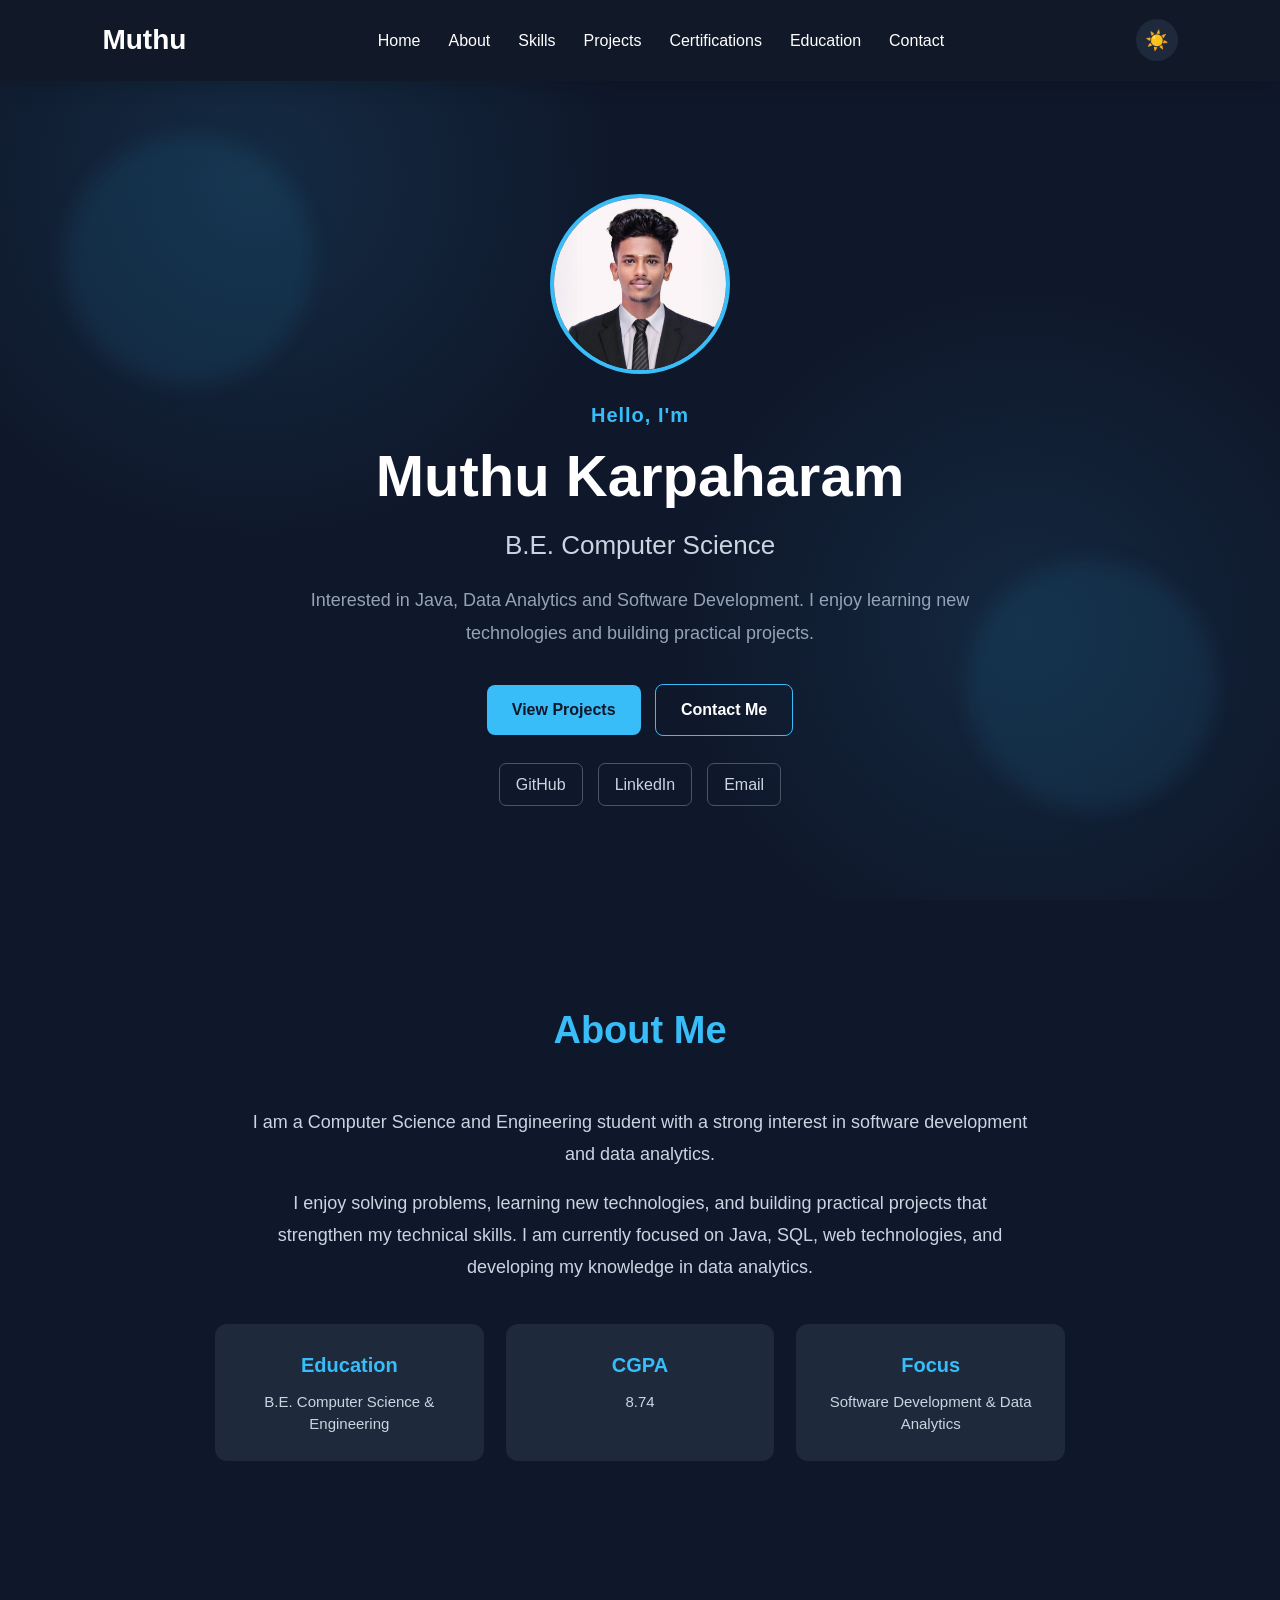
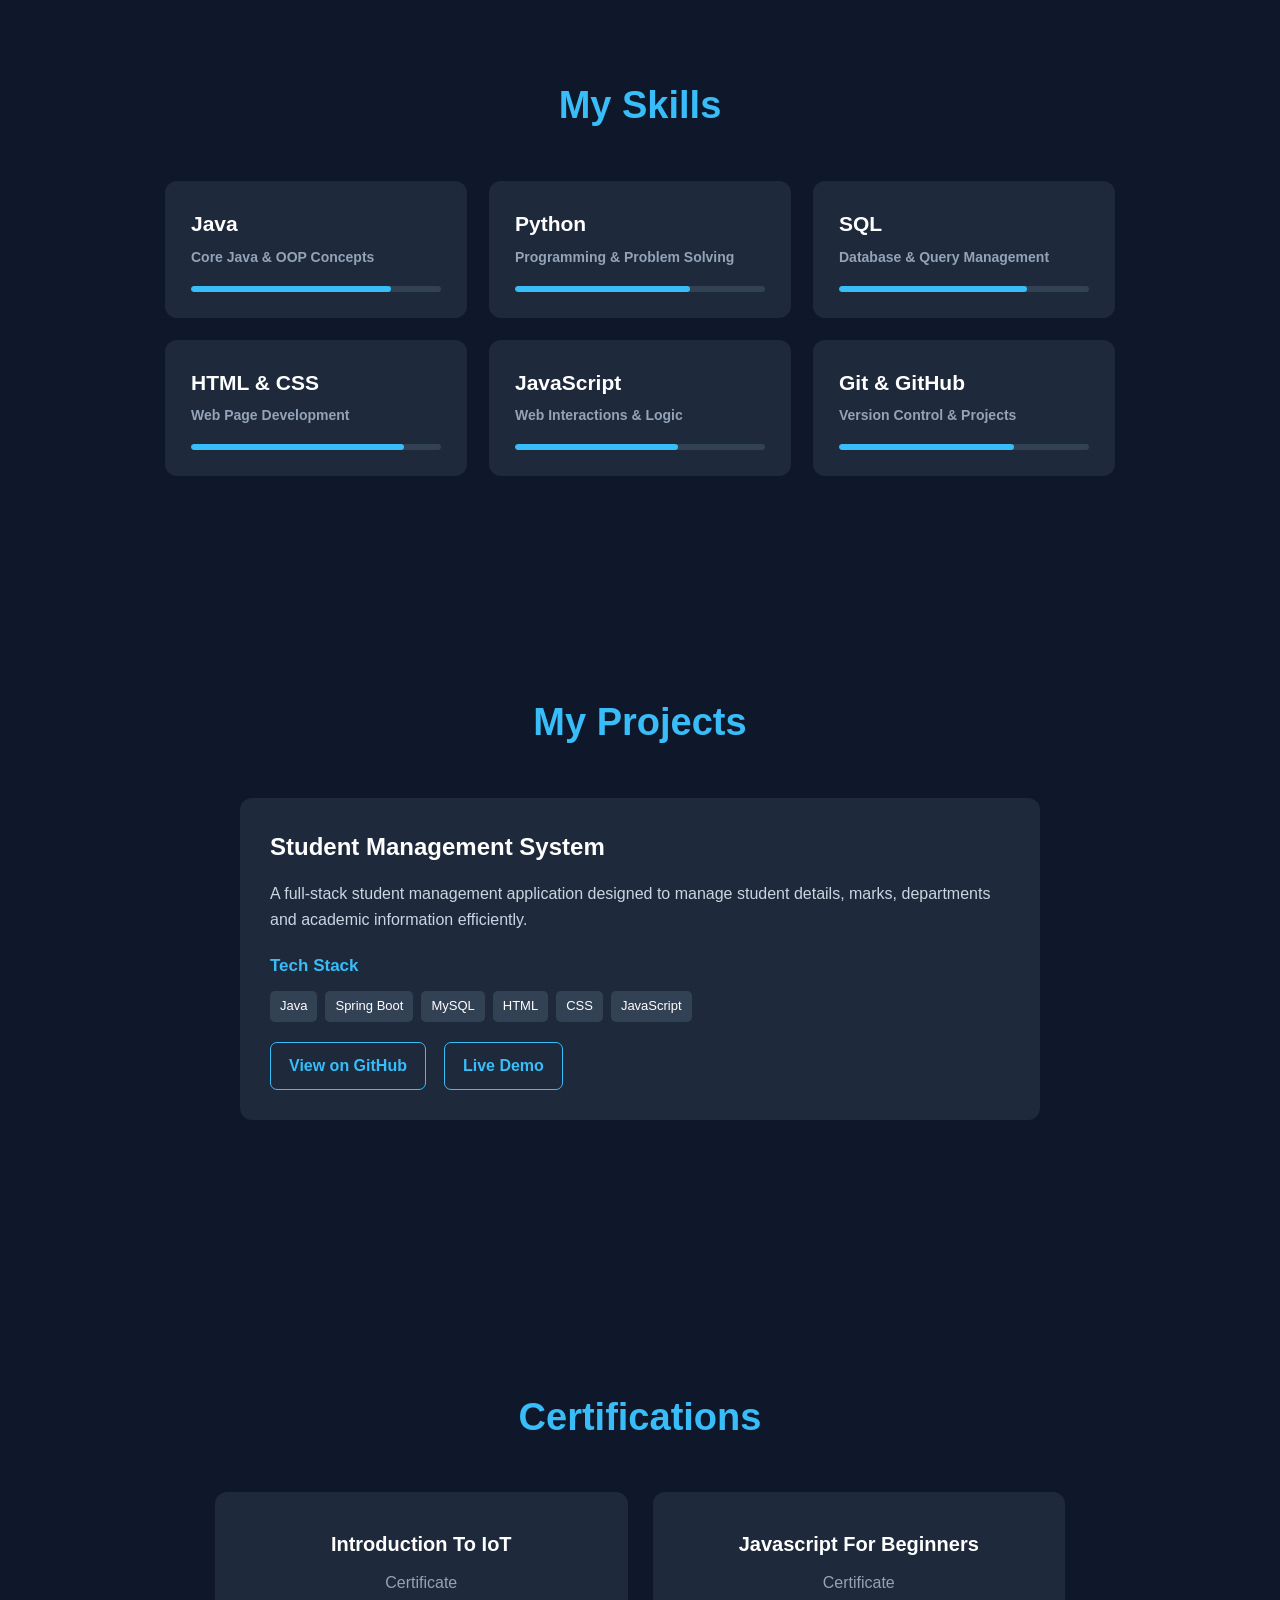
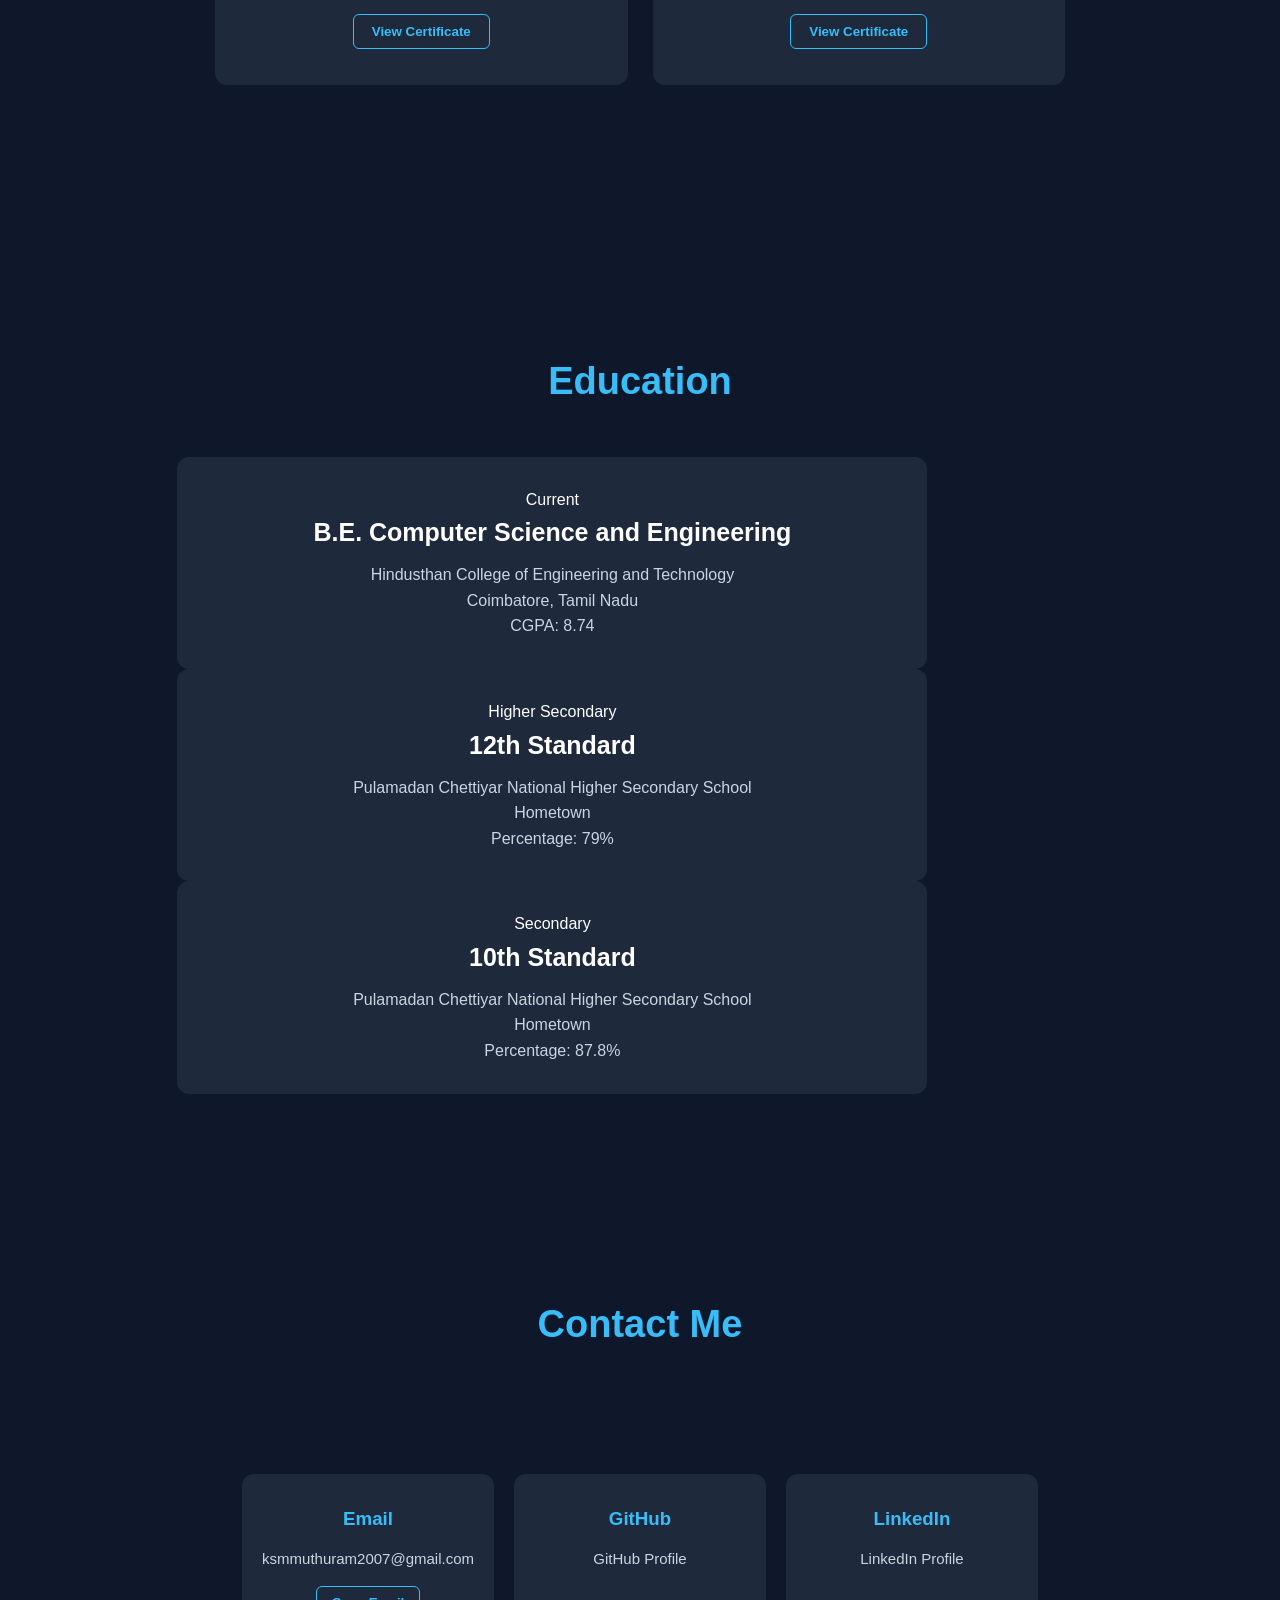
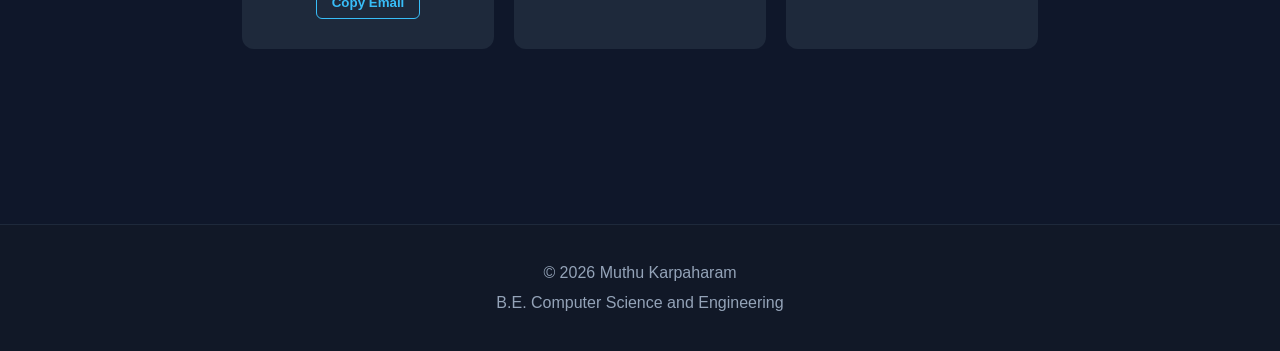
==== commit c59df73d: "link arrangement" ====
--- a/index.html
+++ b/index.html
@@ -206,14 +206,14 @@
     <div class="project-buttons">
 
         <a
-            href="https://github.com/muthuram1819-png/student-management-system"
+            href="https://github.com/muthuram1819-png/student-management"
             target="_blank"
             class="project-btn">
             View on GitHub
         </a>
 
         <a
-            href="https://student-management-production-7352.up.railway.app/students"
+            href="https://student-management-production-7352.up.railway.app?utm_source=chatgpt.com"
             target="_blank"
             class="project-btn live-btn">
             Live Demo
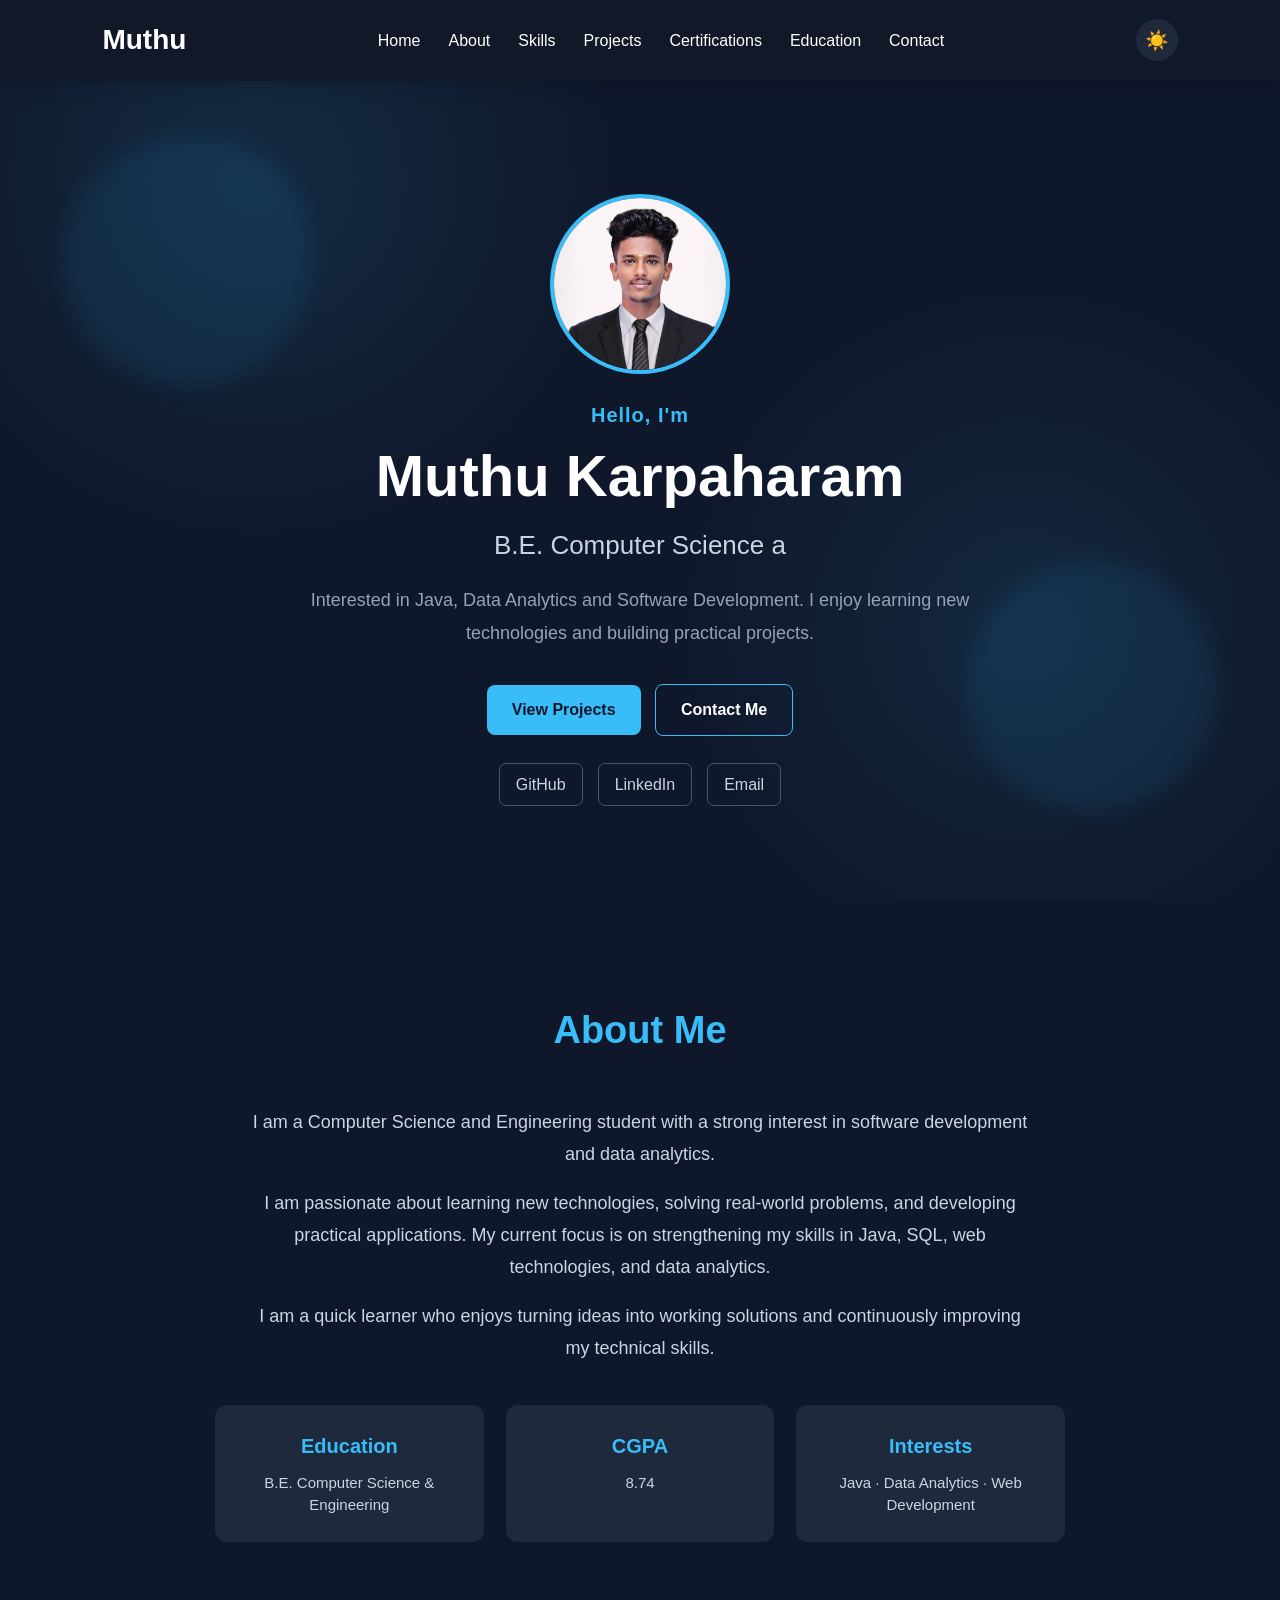
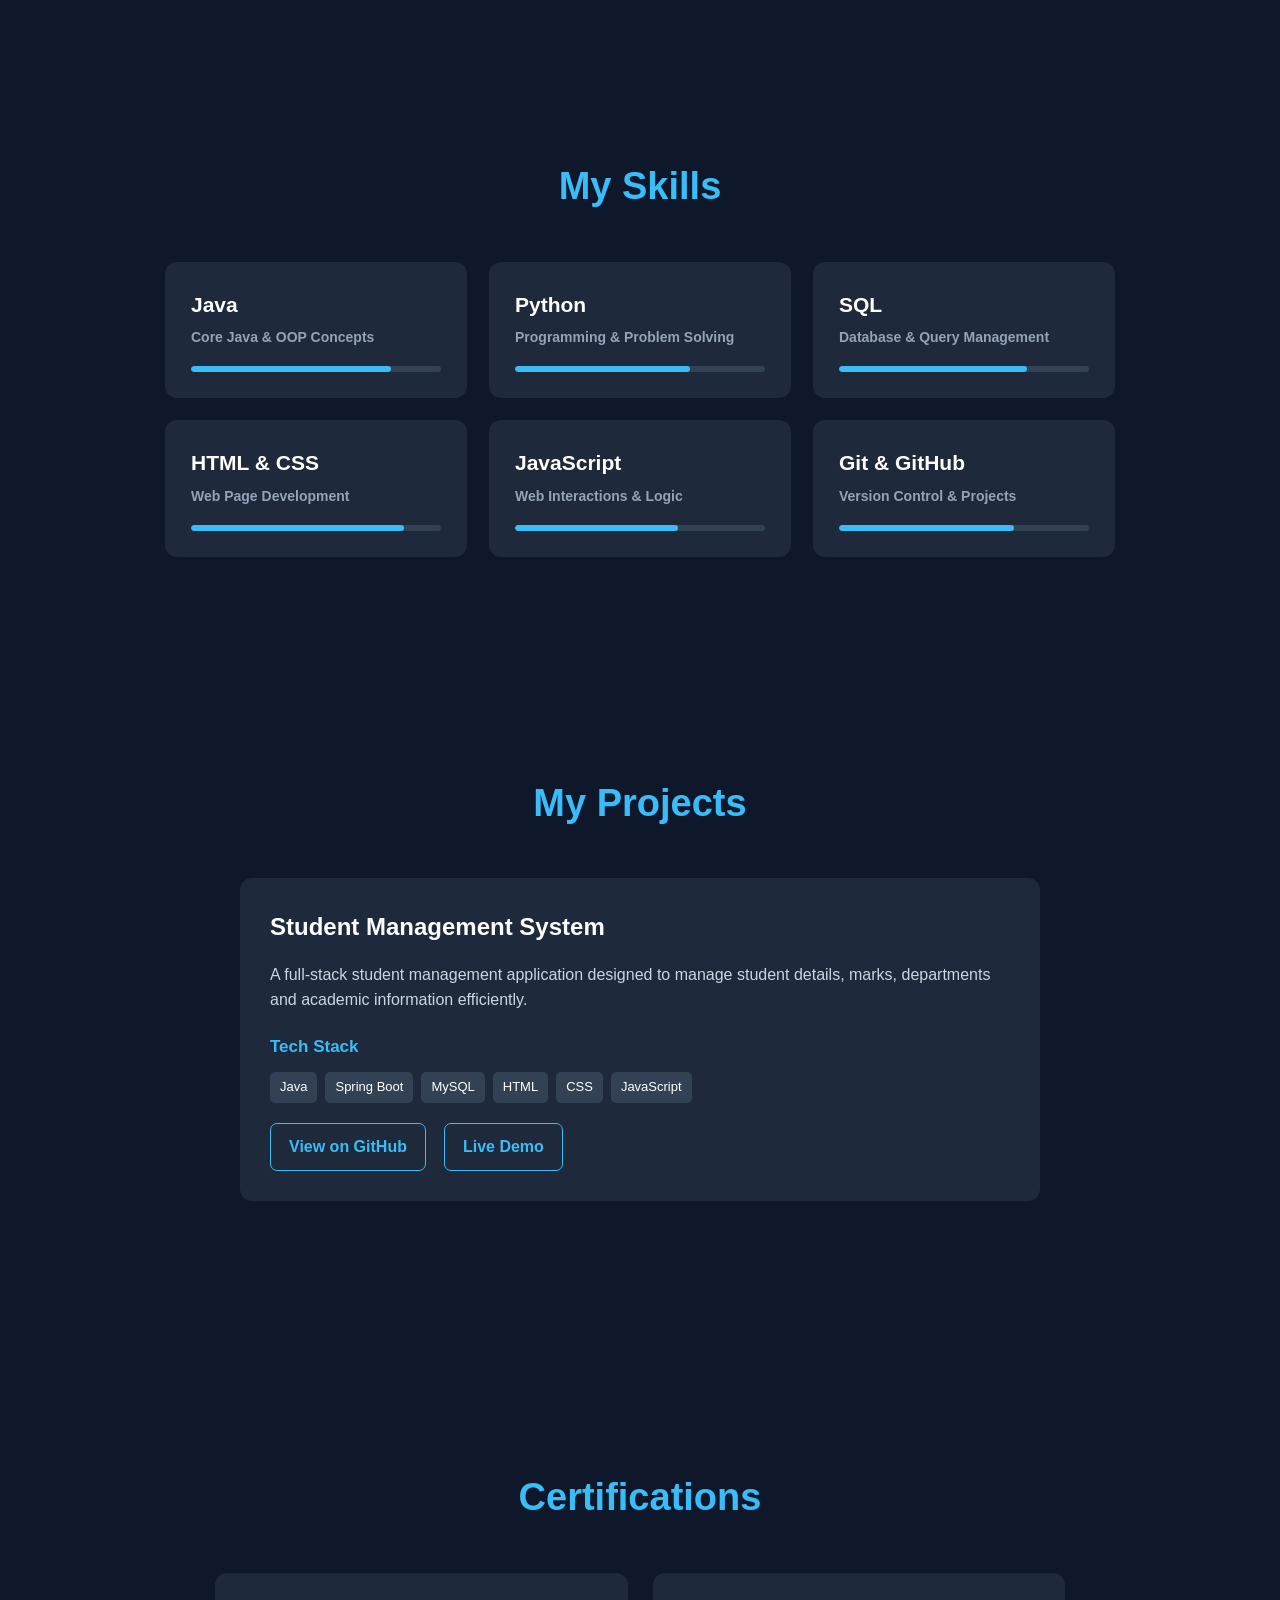
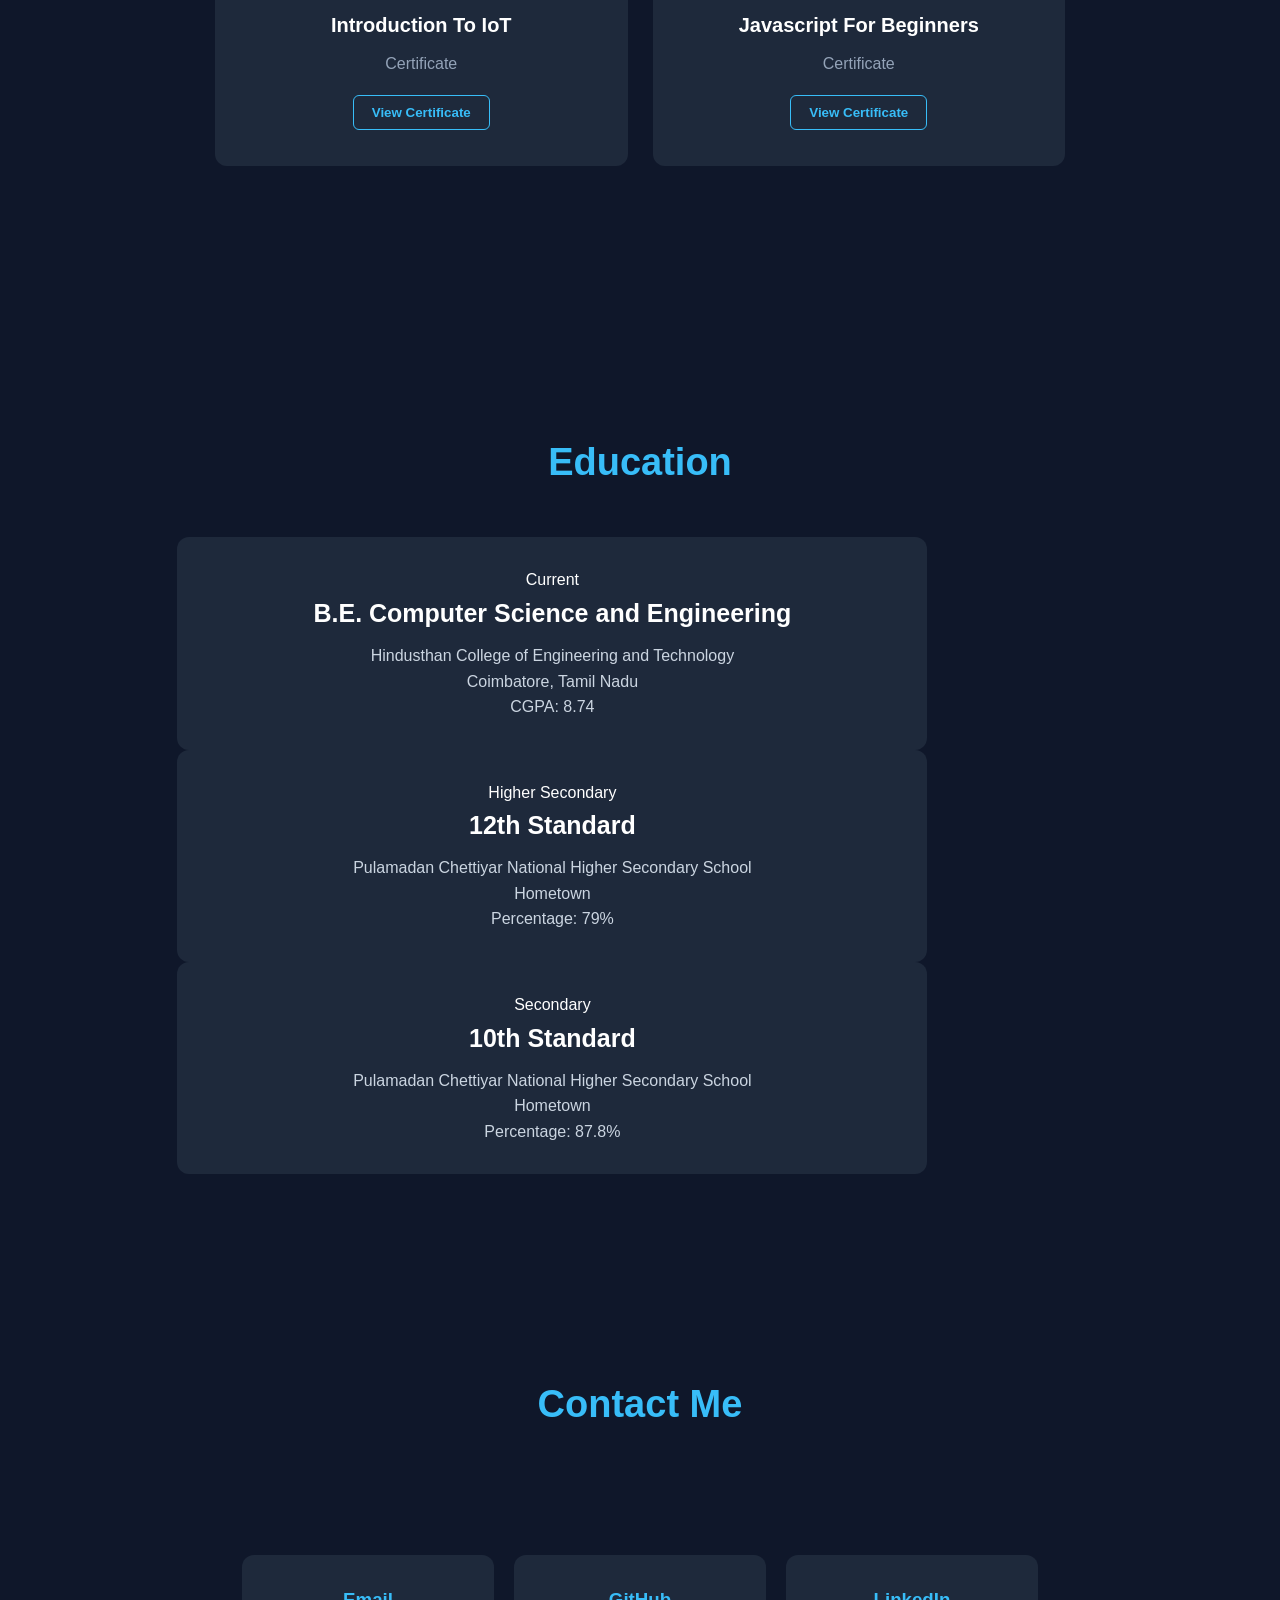
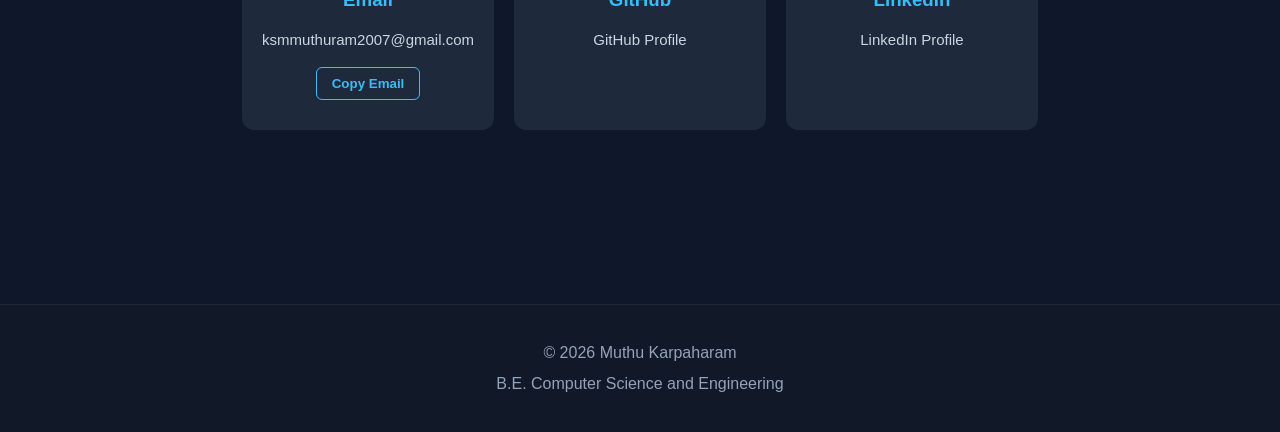
==== commit 6b342a7f: "change dark mode issue" ====
--- a/index.html
+++ b/index.html
@@ -86,10 +86,15 @@
             </p>
 
             <p>
-                I enjoy solving problems, learning new technologies, and
-                building practical projects that strengthen my technical skills.
-                I am currently focused on Java, SQL, web technologies, and
-                developing my knowledge in data analytics.
+                I am passionate about learning new technologies, solving
+                real-world problems, and developing practical applications.
+                My current focus is on strengthening my skills in Java, SQL,
+                web technologies, and data analytics.
+            </p>
+
+            <p>
+                I am a quick learner who enjoys turning ideas into working
+                solutions and continuously improving my technical skills.
             </p>
         </div>
 
@@ -106,8 +111,8 @@
             </div>
 
             <div class="detail-card">
-                <h3>Focus</h3>
-                <p>Software Development & Data Analytics</p>
+                <h3>Interests</h3>
+                <p>Java · Data Analytics · Web Development</p>
             </div>
 
         </div>
--- a/style.css
+++ b/style.css
@@ -1128,4 +1128,53 @@
         max-width: 95%;
         max-height: 80%;
     }
+}
+/* Certifications - Light Mode */
+
+body.light-theme .certification-card {
+    background: #ffffff;
+    color: #0f172a;
+    border-color: #e2e8f0;
+    box-shadow: 0 5px 20px rgba(0, 0, 0, 0.08);
+}
+
+body.light-theme .certification-card p {
+    color: #475569;
+}
+
+body.light-theme .certificate-btn {
+    color: #0284c7;
+    border-color: #0284c7;
+}
+
+body.light-theme .certificate-btn:hover {
+    background: #0284c7;
+    color: #ffffff;
+}
+/* Home Buttons - Light Mode */
+
+body.light-theme .home-buttons .btn {
+    color: #0f172a;
+}
+
+body.light-theme .home-buttons .secondary-btn {
+    color: #0f172a;
+    border-color: #0f172a;
+}
+
+body.light-theme .home-buttons .resume-btn {
+    color: #0284c7;
+    border-color: #0284c7;
+}
+
+/* Social Links - Light Mode */
+
+body.light-theme .social-links a {
+    color: #0f172a;
+    border-color: #64748b;
+}
+
+body.light-theme .social-links a:hover {
+    color: #0284c7;
+    border-color: #0284c7;
 }
